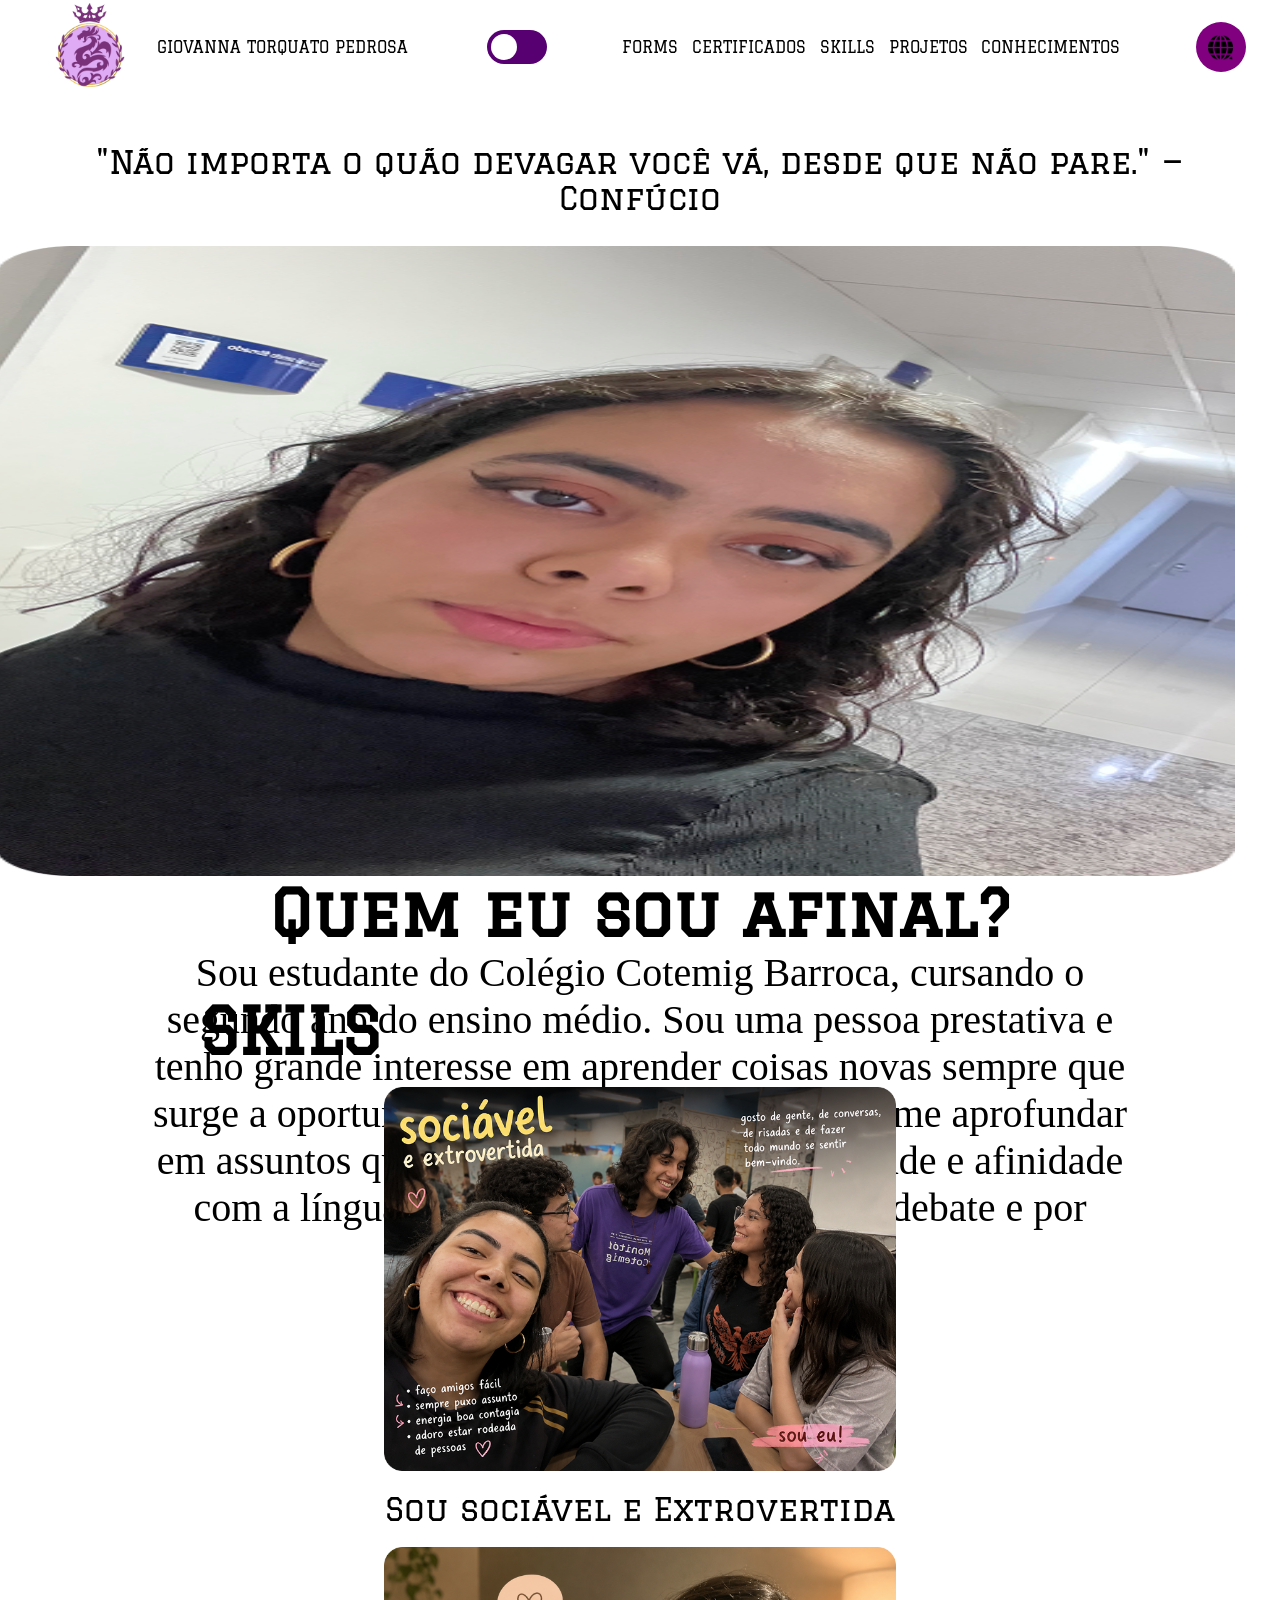
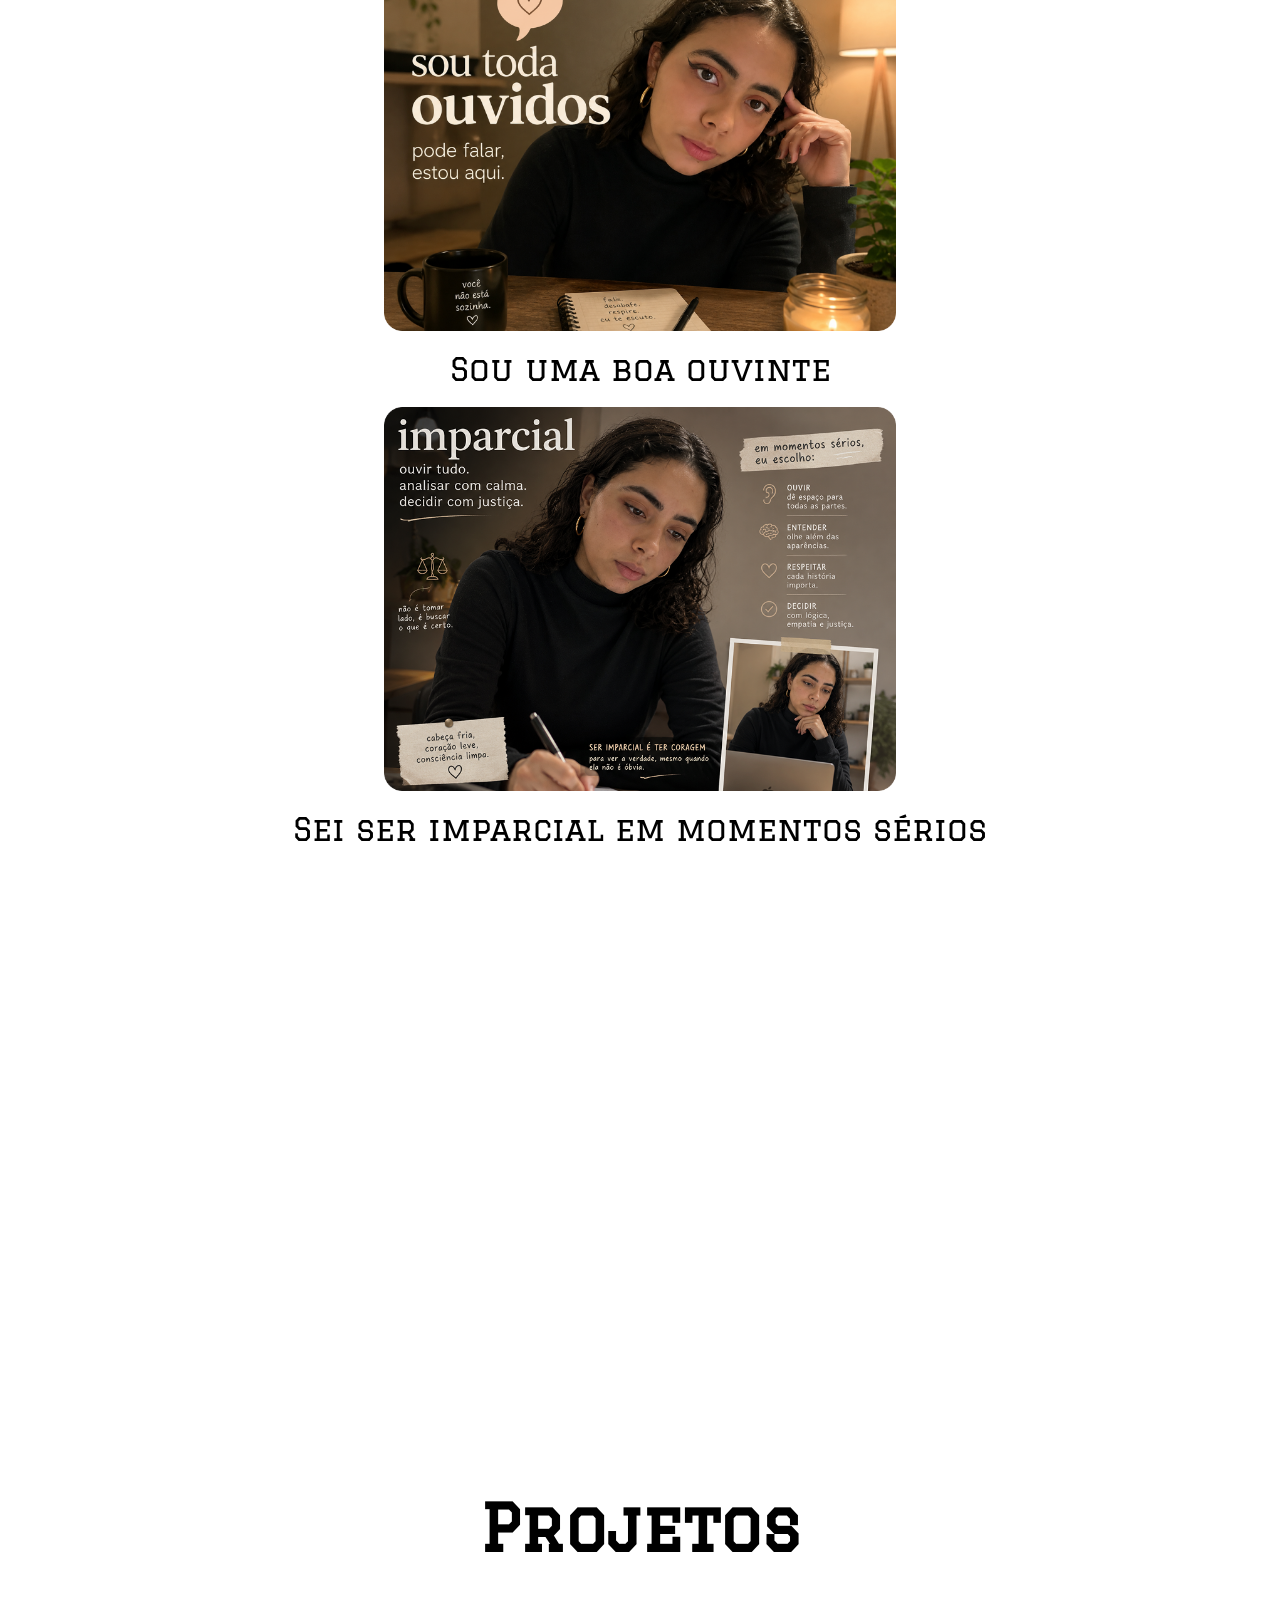
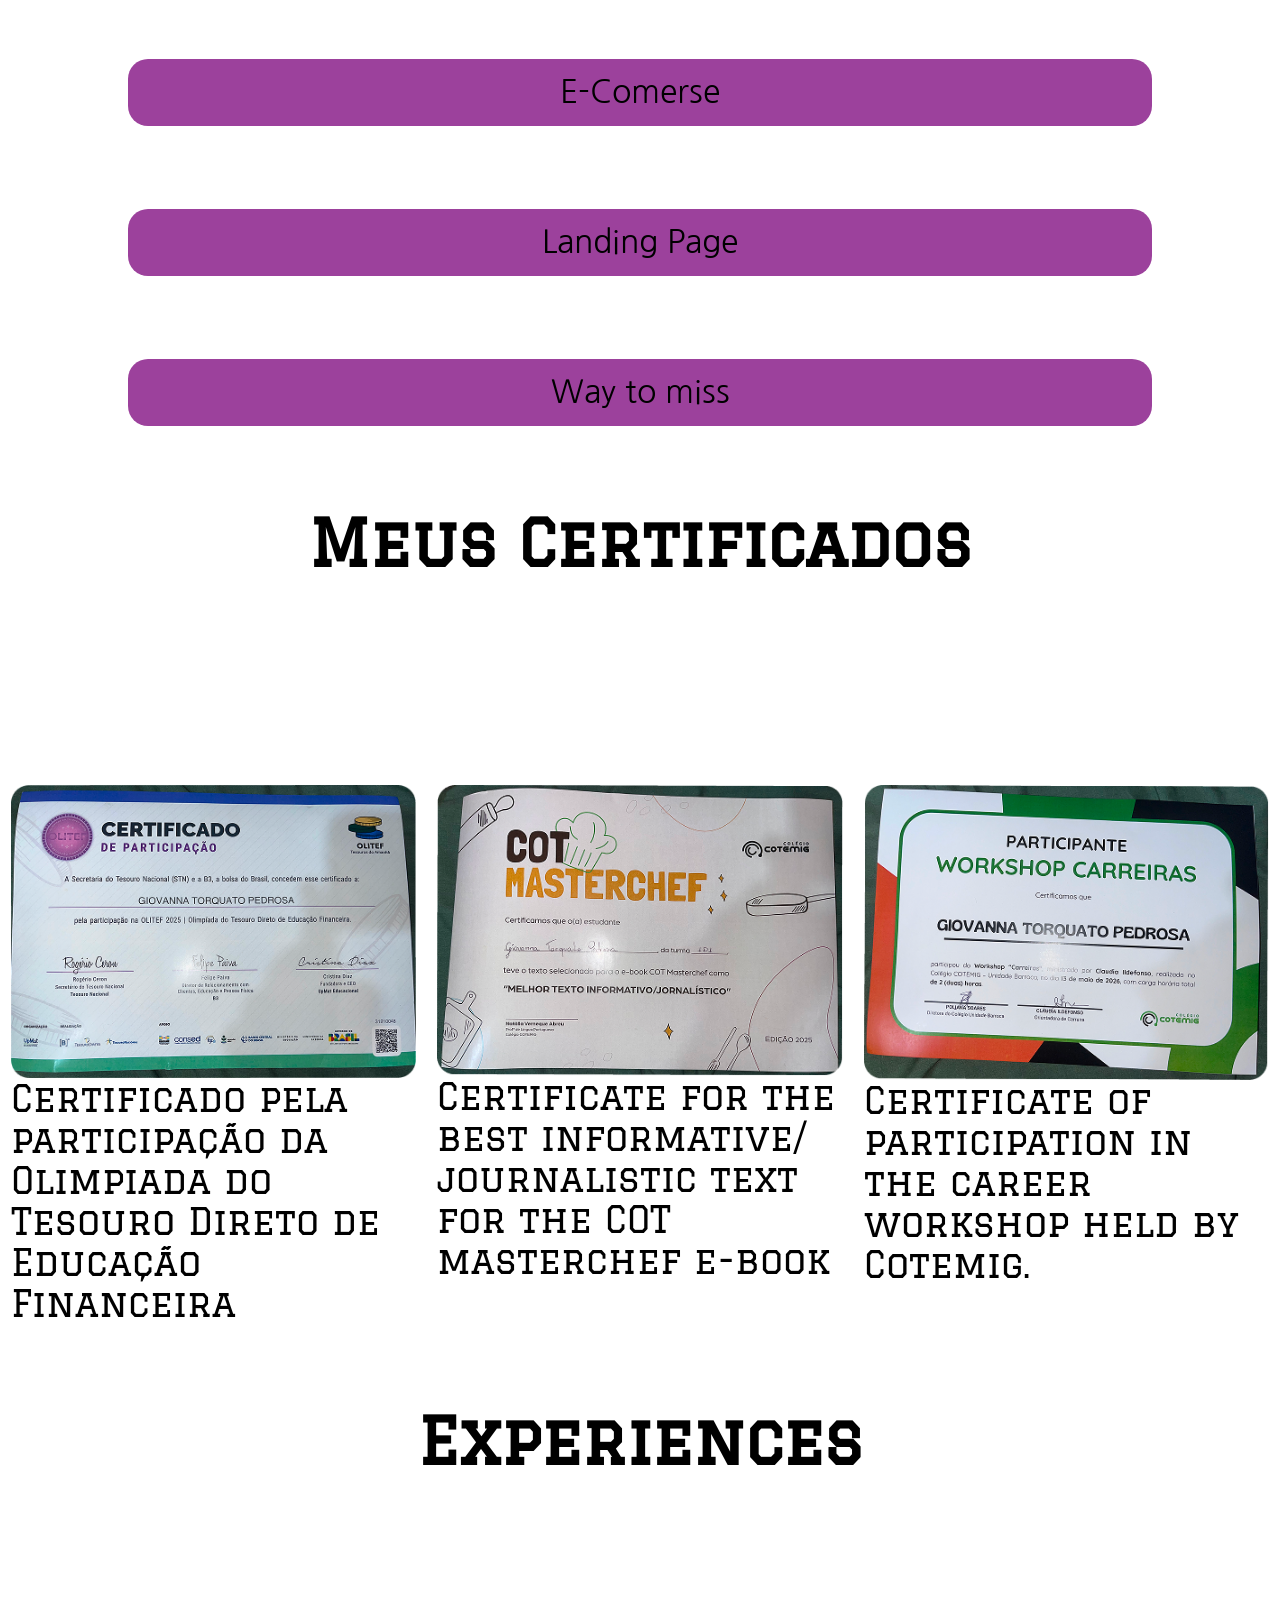
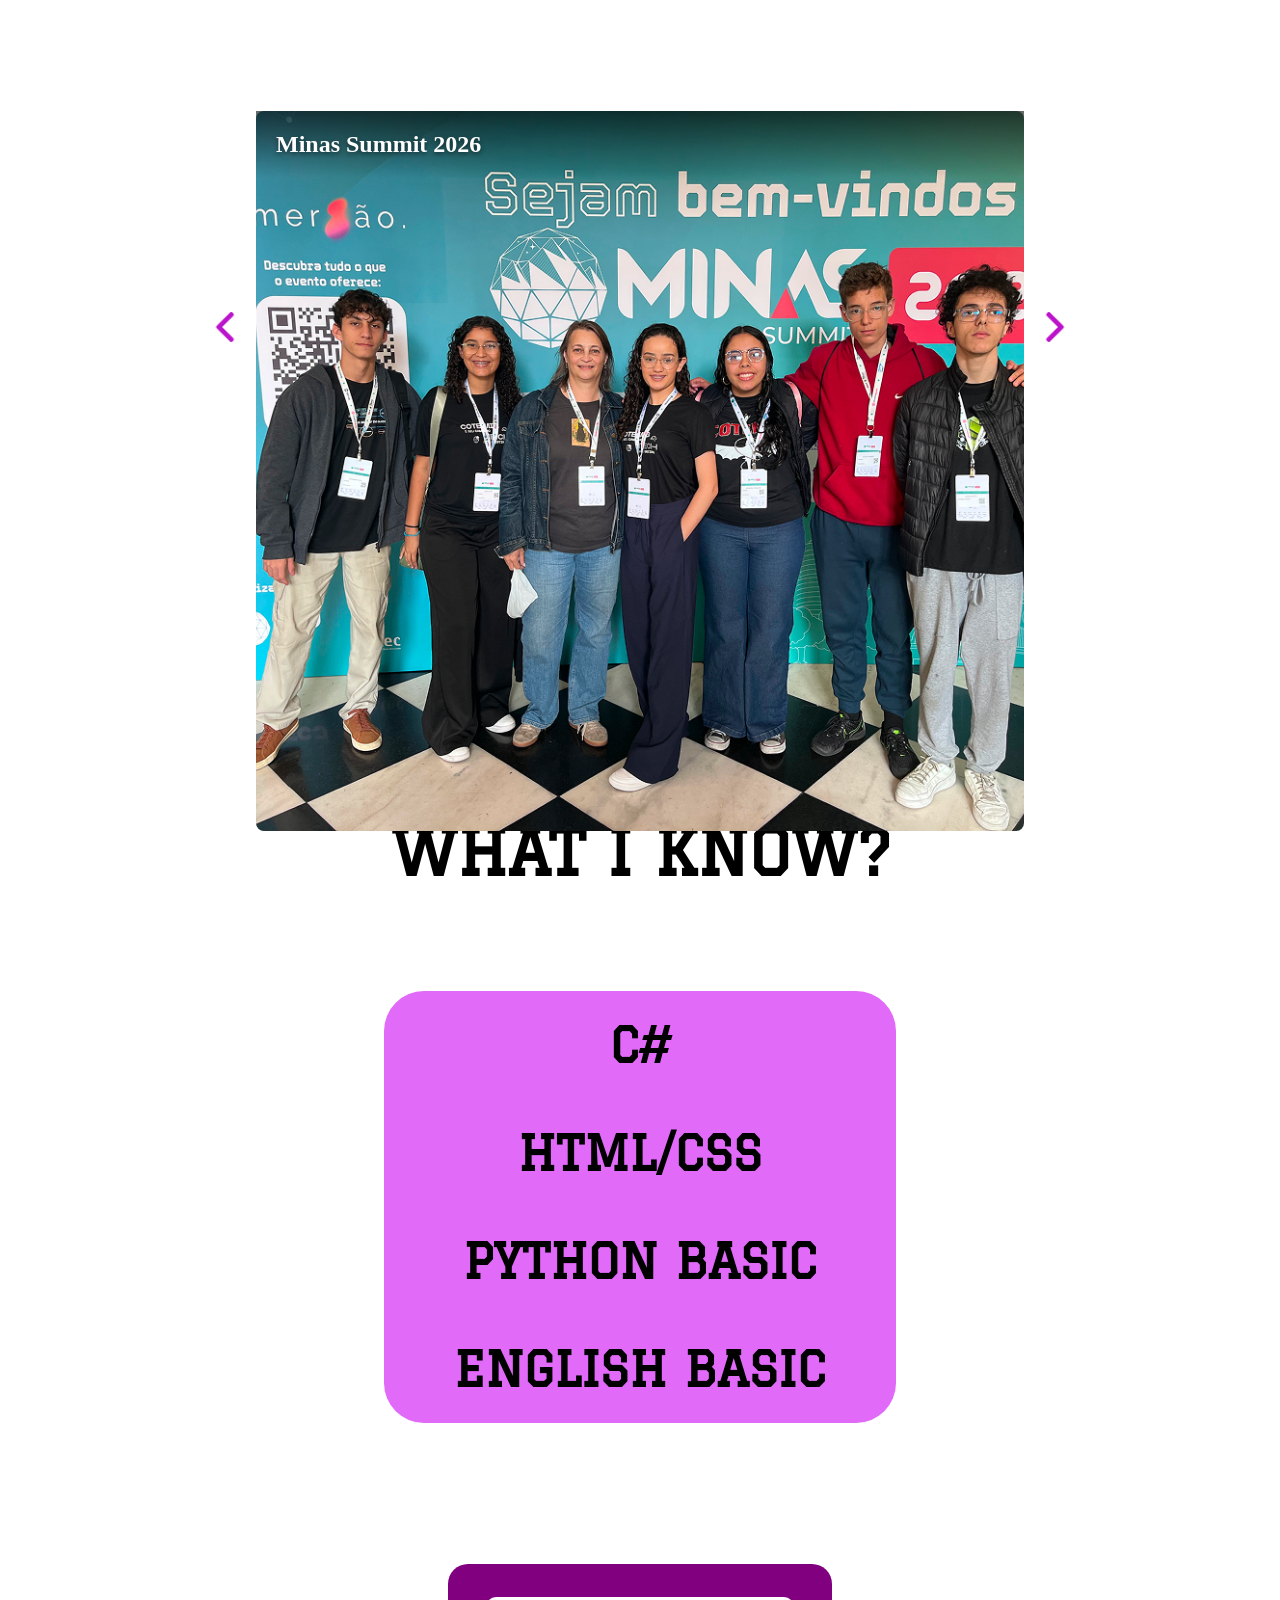
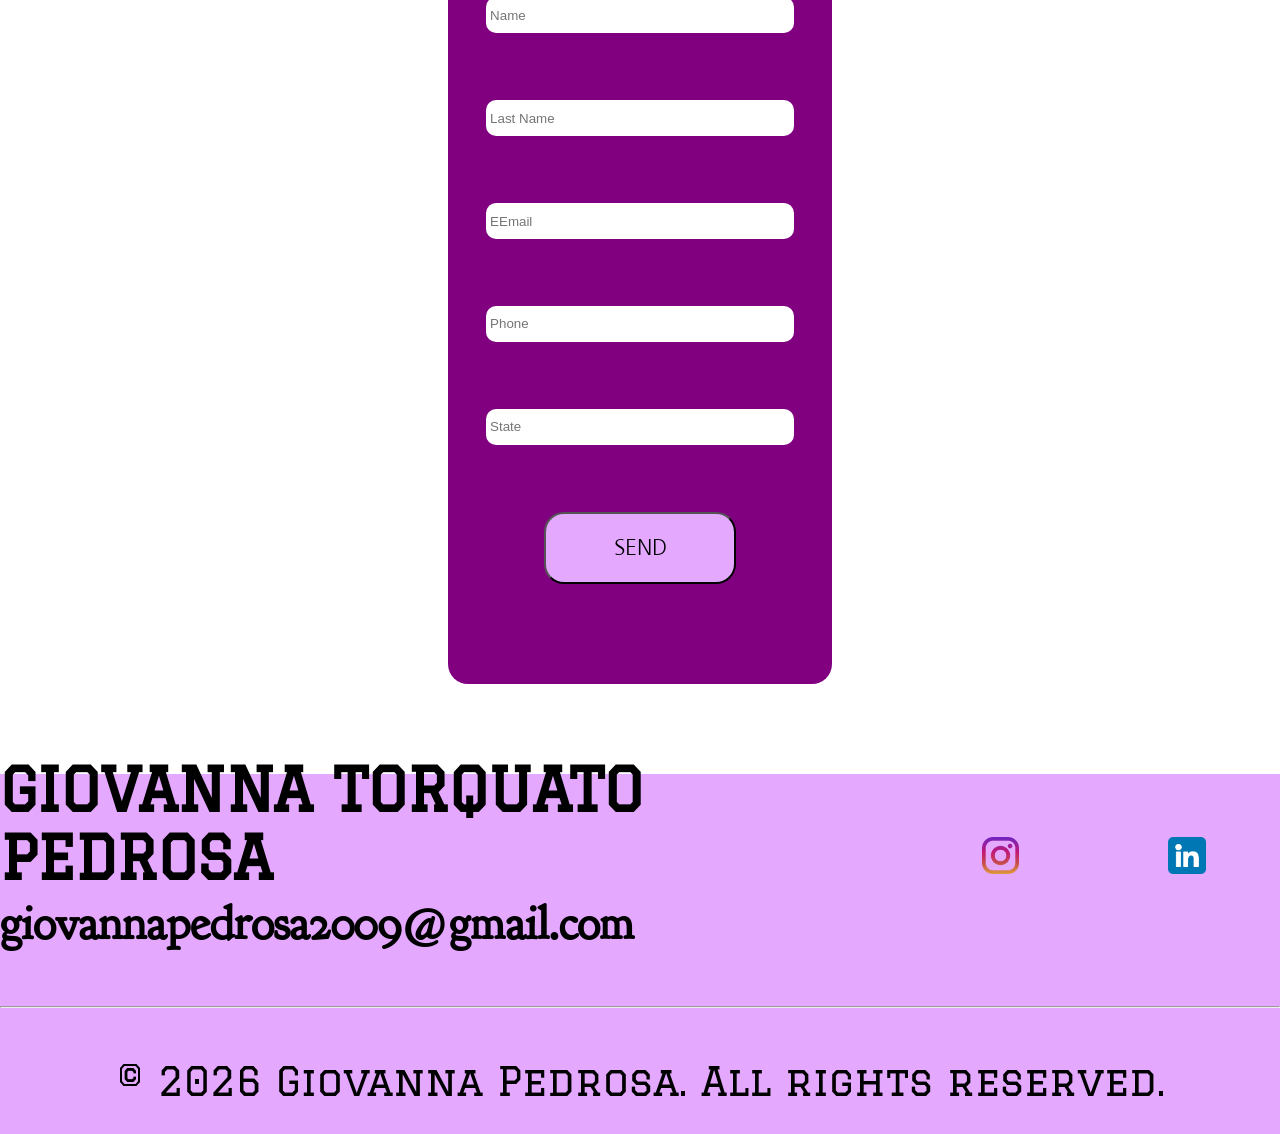
==== index.html @ 8c56c1c0 "Add files via upload" ====
<!DOCTYPE html>
<html lang="en">

<head>
    <meta charset="UTF-8">
    <meta name="viewport" content="width=device-width, initial-scale=1.0">
    <meta name="viewport" content="width=device-width, initial-scale=1">
    <title>Portifólio - GIOVANNA TORQUATO PEDROSA</title>
    <link rel="stylesheet" href="style.css">
    <script src="script.js" defer></script>
    <link rel="preconnect" href="https://fonts.googleapis.com">
    <link rel="preconnect" href="https://fonts.gstatic.com" crossorigin>
    <link
        href="https://fonts.googleapis.com/css2?family=Goudy+Bookletter+1911&family=Graduate&family=IM+Fell+Great+Primer+SC&family=Nanum+Gothic&display=swap"
        rel="stylesheet">
</head>

<body>
    <header class="header">

        <div id="logo_nome">
            <div class="img"><img src="Logo.png" alt=""></div>
            <p>GIOVANNA TORQUATO PEDROSA</p>

        </div>
        <label class="switch">
            <input type="checkbox" id="meu-switch">
            <span class="slider"></span>
        </label>

        <div class="dropdown">
            <button class="dropbtn">Menu</button>
            <div class="dropdown-content">
                <a href="#FORMS">FORMS</a>
                <a href="#CER">CERTIFICADOS</a>
                <a href="#skils">SKILLS</a>
                <a href="#secao-contato">PROJETOS</a>
                <a href="#Conhecimento">CONHECIMENTOS</a>
                </div>
        </div><a href="english.html" class="imgs"><img src="traducao.png" alt="English"></a>
            
    </header>

    <section class="conteudo">
        <p class="phrase">"Não importa o quão devagar você vá, desde que não pare." — Confúcio</p>
         <img src="eu.png" class="eu"><div class="conteudo1">
            <div class="display">
                <h1>Quem eu sou afinal?</h1>
                <p>Sou estudante do Colégio Cotemig Barroca, cursando o segundo ano do ensino médio. Sou uma pessoa
                    prestativa e tenho grande interesse em aprender coisas novas sempre que surge a oportunidade. Gosto
                    de ler, escrever e me aprofundar em assuntos que me fascinam, e tenho facilidade e afinidade com a
                    língua portuguesa.Gosto de um bom debate e por minhas opiniões na mesa.</p>
            </div>


           

        </div>
    </section>

    <section class="sec2" id="skils">
        <h1>SKILS</h1>
        <div class="flex">
            <img src="736F07C6-680E-4A51-B554-42F11B63D9C4 1.png" alt="">
            <p>Sou sociável e Extrovertida</p>
            <img src="830AB924-5D31-4CAE-A9CB-38E85896D2C3 1@2x.png" alt="">
            <p>Sou uma boa ouvinte</p>
            <img src="579F7F77-404A-4957-A056-CEA663D89677 1.png" alt="">
            <p>Sei ser imparcial em momentos sérios</p>


        </div>
    </section>
    <section class="sec3">
        <h1>Projetos</h1>
        <div class="projetos">
            <a href="https://jojiooo16.github.io/Jojiooo-s-Book/" target="_blank"
                rel="noopener noreferrer">E-Comerse</a>
            <a href="https://jojiooo16.github.io/Landing-Page/" target="_blank" rel="noopener noreferrer">Landing
                Page</a>
            <a href="https://jojiooo16.github.io/Landing-Page-Way-to-Miss/" target="_blank"
                rel="noopener noreferrer">Way to miss</a>
        </div>
    </section>
    <section class="sec4" id="CER">
        <h1>Meus Certificados</h1>
        <div class="tu">
            <div class="cer1">
                <img src="IMG_9919 1.png" alt="">
                <p>Certificado pela participação da Olimpiada do
                    Tesouro Direto de Educação Financeira</p>
                </img>
            </div>
            <div class="cer2">
                <img src="IMG_9921 1.png" alt="">
                <p>Certificate for the best informative/
                    journalistic text for the COT masterchef e-book</p>
                </img>
            </div>
            <div class="cer3">
                <img src="IMG_9920 1.png" alt="">
                <p>Certificate of participation in the career workshop held by Cotemig.</p>
                </img>
            </div>
        </div>
    </section>

    <section class="sec5">
        <h1>Experiences</h1>
        <div class="container-slides">
            <button id="volta"><img src="left-arrow.png" alt=""></button>

            <div class="imagens-container">
                <div class="carroseu on">
                    <img src="minas.png" alt="">
                    <div class="slide-texto">
                        <h2>Minas Summit 2026</h2>
                    </div>
                </div>
                <div class="carroseu">
                    <img src="cultura.png" alt="">
                    <div class="slide-texto">
                        <h2> Cultural Show - 2023/2024</h2>
                    </div>
                </div>
                <div class="carroseu">
                    <img src="robotica.png" alt="">
                    <div class="slide-texto">
                        <h2>Robotic - 2025</h2>
                    </div>
                </div>
                <div class="carroseu">
                    <img src="teatro.png" alt="">
                    <div class="slide-texto">
                        <h2>Plays - 2023/2024</h2>
                    </div>
                </div>
                <div class="carroseu">
                    <img src="feira.png" alt="">
                    <div class="slide-texto">
                        <h2>SCIENCE FAIR - 2021/2024</h2>
                    </div>
                </div>
                <div class="carroseu">
                    <img src="Rectangle 9.png" alt="">
                    <div class="slide-texto">
                        <h2>English Basic - 2026/2031</h2>
                    </div>
                </div>
                <div class="carroseu">
                    <img src="cotegas.png" alt="">
                    <div class="slide-texto">
                        <h2>Colégio Cotemig - 2025/2027</h2>
                    </div>
                </div>
            </div>

            <button id="ir"><img src="right-arrow.png" alt=""></button>
        </div>
    </section>
    <section class="sec6" id="Conhecimento">
        <h1>WHAT I KNOW?</h1>
        <div id="roxo">
            <h2>C#</h2>
            <h2>HTML/CSS</h2>
            <h2>PYTHON BASIC</h2>
            <h2>ENGLISH BASIC</h2>
        </div>
    </section>
    <section class="forms" id="FORMS">
        <div id="fundo">
            <input type="text" name="" placeholder=" Name">
            <input type="text" name="" placeholder=" Last Name">
            <input type="text" name="" placeholder=" EEmail" id="email" onblur="validar_email()">
            <input type="text" name="" placeholder=" Phone" id="telefone" oninput="mascara_telefone()"
                maxlength="15">
            <input type="text" name="" placeholder=" State">
            <button id="ENVIAR">
                <p>SEND</p>
            </button>
            <span id="erro_email" style="color: red; font-size: 14px;"></span>
            <!-- <button href="" class="ENVIAR"><p>Enviar</p></button> -->
        </div>
    </section>
    <footer class="footer">
        <div class="flexing">
            <div class="email">
                <h1>GIOVANNA TORQUATO PEDROSA</h1>
                <h2>giovannapedrosa2009@gmail.com</h2>
            </div>
            <div class="redes">
                <a href=""><img class="insta" src="instagram(1).png" alt=""></a>
                <a href=""><img class="link" src="linkedin.png" alt=""></a>
            </div>
        </div>
        <hr>
        <p class="direitos">&copy; 2026 Giovanna Pedrosa. All rights reserved.</p>
    </footer>
</body>

</html>
---- style.css ----
* {
    margin: 0;
    margin-right: 0;
    padding: 0;
    box-sizing: border-box;
}

:root {
    --branco: #ffffff;
    --preto: black;
    --ball: purple;
    --cor: rgb(156, 65, 156);
    --Sei: #E16AF9;
    --cores: #E4A8FF;
    --opaco: 0 2px 4px rgba(0, 0, 0, 0.5);
    --botao: #570072;
    --fundo: purple;
    --roxo: #692a86;
    ;
}

.switch {
    position: relative;
    display: inline-block;
    width: 60px;
    height: 34px;
}


.switch input {
    opacity: 0;
    width: 0;
    height: 0;
}


.slider {
    position: absolute;
    cursor: pointer;
    top: 0;
    left: 0;
    right: 0;
    bottom: 0;
    background-color: var(--botao);
    transition: 0.4s;
    border-radius: 34px;
}


.slider:before {
    position: absolute;
    content: "";
    height: 26px;
    width: 26px;
    left: 4px;
    bottom: 4px;
    background-color: white;
    transition: 0.4s;
    border-radius: 50%;
}


.switch input:checked+.slider {
    background-color: #f8acff;
}


.switch input:checked+.slider:before {
    transform: translateX(26px);
}


body {
    background-color: var(--branco);
}

.header {
    display: flex;
    justify-content: space-around;
    align-items: center;
}

.dropdown-content {
    display: flex;
    justify-content: space-around;
    align-items: center;
    width: 100%;
}

.dropdown {
    width: 40%;
}

.dropbtn {
    display: none;
}

.imgs {
    background-color: var(--ball);
    width: 50px;
    height: 50px;
    border-radius: 50px;
}

a {
    text-decoration: none;
    color: var(--preto);
    display: flex;
    align-items: center;
    justify-content: center;
}

#logo_nome {
    display: flex;
    justify-content: space-around;
    align-items: center;
    width: 30%;

}

.imgs img {
    width: 50%;
    height: 50%;
    object-fit: cover;
}

.img img {
    width: 100%;
    height: 10vh;
}

#logo_nome p {
    font-family: "Graduate", serif;
    color: var(--preto);
}

.dropdown-content a {
    font-family: "Graduate", serif;
}

.conteudo {
    display: flex;
    flex-direction: column;
    align-items: center;
    padding: 20px;
    font-family: "Graduate", serif;
    width: 100%;
    height: 100vh;
}

.conteudo1 {
    display: flex;
    justify-content: space-around;
    align-items: center;
    font-family: "Graduate", serif;
}

.display {
    display: flex;
    flex-direction: column;
    align-items: center;
    justify-content: space-around;

}

.conteudo1 p {
    width: 80%;
    font-size: 40px;
    color: var(--preto);
    text-align: center;
    font-family: "IM Fell Great Primer SC", serif;
}

.conteudo1 h1 {
    width: 90%;
    font-size: 64px;
    color: var(--preto);
    text-align: center;
}

.eu {
    width: 100%;
    height: 70vh;
    margin-right: 50px;
}

.phrase {
    width: 100%;
    font-size: 32px;
    color: var(--preto);
    text-align: center;
    margin: 30px;
}

.flex {
    display: flex;
    flex-direction: column;
    align-items: center;
    justify-content: space-around;
}

.flex img {
    width: 40%;
    height: 50%;
    object-fit: cover;
    margin: 20px;
}

.sec2 {
    width: 100%;
    height: 230vh;
}

.flex p {
    font-family: "Graduate", serif;
    font-size: 32px;
    color: var(--preto);
}

.sec2 h1 {
    font-family: "Graduate", serif;
    font-size: 64px;
    color: var(--preto);
    margin-left: 200px;
}

.projetos {
    display: flex;
    flex-direction: column;
    justify-content: space-around;
    align-items: center;
    width: 100%;
    height: 50vh;
}

.projetos a {
    background-color: var(--cor);
    width: 80%;
    height: 15%;
    display: flex;
    justify-content: space-around;
    align-items: center;
    border-radius: 20px;
    font-family: "Nanum Gothic", sans-serif;
    font-size: 32px;
    color: var(--preto);
}

.sec3 {
    width: 100%;
    height: 70vh;
    display: flex;
    flex-direction: column;
    justify-content: space-around;
    align-items: center;
}

.sec3 h1 {
    font-family: "Graduate", serif;
    font-size: 64px;
    color: var(--preto);
}

.sec4 {
    width: 100%;
    height: 100vh;
    display: flex;
    flex-direction: column;
    justify-content: space-around;
    align-items: center;
}

.tu {
    width: 100%;
    height: 90vh;
    display: flex;
    justify-content: space-around;
    align-items: center;
}

.tu div {
    width: 40%;
    height: 50%;
    display: flex;
    justify-content: space-around;
    align-items: center;
    flex-direction: column;
}

.cer1 img {
    width: 95%;
    height: 100vh;
}

.cer2 img {
    width: 95%;
    height: 100vh;
}

.cer3 img {
    width: 95%;
    height: 100vh;
}

.cer1 p {
    width: 95%;
    height: 100%;
    font-family: "Graduate", serif;
    font-size: 36px;
    color: var(--preto);
}

.cer2 p {
    width: 95%;
    height: 100%;
    font-family: "Graduate", serif;
    font-size: 36px;
    color: var(--preto);
}

.cer3 p {
    width: 95%;
    height: 100%;
    font-family: "Graduate", serif;
    font-size: 36px;
    color: var(--preto);
}

.sec4 h1 {
    font-family: "Graduate", serif;
    font-size: 64px;
    margin-top: 10px;
    color: var(--preto);
}

.sec5 {
    width: 100%;
    height: 100vh;
    display: flex;
    flex-direction: column;
    justify-content: space-around;
    align-items: center;
}

.sec5 h1 {
    font-family: "Graduate", serif;
    font-size: 64px;
    margin-top: 10px;
    color: var(--preto);
}

.sec6 {
    width: 100%;
    height: 80vh;
    display: flex;
    flex-direction: column;
    justify-content: space-around;
    align-items: center;
    margin-top: 60px;
}

#roxo {
    background-color: var(--Sei);
    width: 40%;
    height: 60%;
    border-radius: 40px;
    display: flex;
    flex-direction: column;
    align-items: center;
    justify-content: space-around;
}

.sec6 h1 {
    font-family: "Graduate", serif;
    font-size: 64px;
    margin-top: 10px;
    color: var(--preto);
}

#roxo h2 {
    color: var(--preto);
    font-family: "Graduate", serif;
    font-size: 48px;
}


.footer {
    width: 100%;
    height: 40vh;
    display: flex;
    flex-direction: column;
    justify-content: center;
    background-color: var(--cores);
}
.redes {
    display: flex;
    width: 30%;
    justify-content: space-around;
}

.insta {
    width: 100%;
    height: 100%;
}

.redes a {
    width: 10%;
    height: 10%;
}

.link {
    width: 100%;
    height: 100%;
}

.flexing {
    display: flex;
    justify-content: space-around;
    align-items: center;
    width: 100%;
    margin-bottom: 50px;
}

.direitos {
    font-family: "Graduate", serif;
    font-size: 40px;
    text-align: center;
    margin: 50px;
}

.email h1 {
    font-family: "Graduate", serif;
    font-size: 60px;

}

.email h2 {
    font-family: "Goudy Bookletter 1911", sans-serif;
    font-size: 48px;
}

.container-slides {
    display: flex;
    width: 100%;
    align-items: center;
    justify-content: center;
    min-height: 100vh;
    gap: 1rem;
}

.imagens-container {
    position: relative;
    display: flex;
    align-items: center;
    justify-content: center;
    width: 60%;
    aspect-ratio: 16 / 9;

}

.carroseu {
    position: absolute;
    top: 0;
    left: 0;
    width: 100%;
    height: 100%;
    opacity: 0;
    transition: opacity 0.4s ease;
    margin-bottom: 50px;
}

.carroseu img {
    width: 100%;
    height: 80vh;
    object-fit: cover;
    display: block;
    border-radius: 8px;
    border-bottom: 50px;
}

.slide-texto {
    position: absolute;
    top: 0;
    left: 0;
    width: 100%;
    padding: 20px;
    box-sizing: border-box;
    background: linear-gradient(to bottom, rgba(0, 0, 0, 0.6), transparent);
}

.slide-texto h2 {
    color: var(--branco);
    font-size: 1.5rem;
    margin: 0;
    text-shadow: var(--opaco);
}

.on {
    opacity: 1;
    z-index: 1;
}

#volta,
#ir {
    width: 30px;
    height: 30px;
    border: none;
    background-color: transparent;
    cursor: pointer;
}

#volta img,
#ir img {
    width: 100%;
    height: 100%;
}

.forms {
    width: 100%;
    height: 100vh;
    display: flex;
    flex-direction: column;
    justify-content: space-around;
    align-items: center;
}

#fundo {
    width: 30%;
    height: 80%;
    background-color: var(--fundo);
    border-radius: 20px;
    display: flex;
    flex-direction: column;
    justify-content: space-around;
    align-items: center;
}

input[type="text"] {
    width: 80%;
    height: 5%;
    border-radius: 10px;
    border: none;
}

#ENVIAR {
    width: 50%;
    height: 10%;
    border-radius: 20px;
    background-color: var(--cores);
}

#ENVIAR p {
    font-family: "Nanum Gothic", sans-serif;
    font-size: 21px;
}

.dark_mode {
    --branco: black;
    --preto: white;
    --ball: purple;
    --cor: rgb(156, 65, 156);
    --Sei: #E16AF9;
    --cores: #E4A8FF;
    --botao: #570072;
    --fundo: purple;
}

@media (max-width: 550px) {
    .dark_mode {
        --branco: black;
        --preto: white;
        --ball: purple;
        --cor: rgb(156, 65, 156);
        --Sei: #E16AF9;
        --cores: #E4A8FF;
        --botao: #570072;
        --fundo: purple;
    }

    .header {
        display: flex;
        justify-content: space-evenly;
        align-items: center;
    }

    #logo_nome {
        display: flex;
        justify-content: center;
        width: 30%;
        scale: 0.8;
    }

    #logo_nome .img {
        width: 40%;
        height: 50%;
    }

    #logo_nome .img img {
        width: 100%;
        height: 100%;
        scale: 0.8;
    }

    #logo_nome p {
        width: 80px;
        font-size: 10px;
    }


    .switch {
        position: relative;
        display: inline-block;
        width: 45px;
        height: 24px;
    }


    .switch input {
        opacity: 0;
        width: 0;
        height: 0;
    }


    .slider {
        position: absolute;
        cursor: pointer;
        top: 0;
        left: 0;
        right: 0;
        bottom: 0;
        background-color: var(--botao);
        transition: 0.4s;
        border-radius: 34px;
    }


    .slider:before {
        position: absolute;
        content: "";
        height: 16px;
        width: 16px;
        left: 4px;
        bottom: 4px;
        background-color: white;
        transition: 0.4s;
        border-radius: 50%;
    }


    .switch input:checked+.slider {
        background-color: #f8acff;
    }


    .switch input:checked+.slider:before {
        transform: translateX(20px);
    }

    .imgs {
        background-color: var(--Sei);
        width: 20px;
        height: 20px;
        border-radius: 50px;
    }

    .imgs img {
        width: 12px;
        height: 12px;
        object-fit: cover;
    }

    body {
        width: 100%;
        height: 100%;
    }

    .conteudo {
        display: flex;
        flex-direction: column;
        align-items: center;
        padding: 20px;
        font-family: "Graduate", serif;
        width: 100%;
        height: 120vh;
    }

    .conteudo1 {
        flex-direction: column;
        font-family: "Graduate", serif;
    }

    .display {
        display: flex;
        flex-direction: column;
        align-items: center;
        justify-content: space-around;

    }

    .conteudo1 p {
        width: 80%;
        font-size: 20px;
        color: var(--preto);
        text-align: center;
        font-family: "IM Fell Great Primer SC", serif;
    }

    .conteudo1 h1 {
        width: 90%;
        font-size: 34px;
        color: var(--preto);
        text-align: center;
    }

    .eu {
        width: 50%;
        height: 50vh;
        margin-right: 0px;
        margin: 10px;
    }

    .phrase {
        width: 100%;
        font-size: 15px;
        color: var(--preto);
        text-align: center;
        margin: 30px;
    }

    .dropdown {
        width: 40%;
        position: relative;
        display: inline-block;
    }

    .dropdown-content {
        display: none;
        position: absolute;
        background-color: #f1f1f1;
        min-width: 160px;
        box-shadow: 0px 8px 16px rgba(0, 0, 0, 0.2);
        z-index: 1;
    }

    .dropdown-content a {
        color: black;
        padding: 12px 16px;
        text-decoration: none;
        display: block;
    }

    .dropdown-content a:hover {
        background-color: #ddd;
    }

    .dropdown:hover .dropdown-content {
        display: block;
    }

    .dropbtn {
        display: block;
        background-color: var(--botao);
        padding: 10px;
        border-radius: 50px;
        border: none;
        color: var(--branco);
    }

    .dropdown:hover .dropbtn {
        background-color: var(--Sei);
        padding: 10px;
        border-radius: 50px;
        border: none;
        color: var(--preto);
    }

    .flex {
        display: flex;
        flex-direction: column;
        align-items: center;
        justify-content: space-around;
    }

    .flex img {
        width: 40%;
        height: 50%;
        object-fit: cover;
        margin: 20px;
    }

    .sec2 {
        width: 100%;
        height: 130vh;
    }

    .flex p {
        font-family: "Graduate", serif;
        font-size: 12px;
        color: var(--preto);
    }

    .sec2 h1 {
        font-family: "Graduate", serif;
        font-size: 34px;
        color: var(--preto);
        margin-left: 0px;
        width: 100%;
        text-align: center;
    }

    .projetos {
        display: flex;
        flex-direction: column;
        justify-content: space-around;
        align-items: center;
        width: 100%;
        height: 50vh;
    }

    .projetos a {
        background-color: var(--cor);
        width: 80%;
        height: 15%;
        scale: 0.8;
        display: flex;
        justify-content: space-around;
        align-items: center;
        border-radius: 20px;
        font-family: "Nanum Gothic", sans-serif;
        font-size: 22px;
        color: var(--preto);
    }

    .sec3 {
        width: 100%;
        height: 60vh;
        display: flex;
        flex-direction: column;
        justify-content: space-around;
        align-items: center;
    }

    .sec3 h1 {
        font-family: "Graduate", serif;
        font-size: 34px;
        color: var(--preto);
    }

    .sec4 {
        width: 100%;
        height: 120vh;
        display: flex;
        flex-direction: column;
        justify-content: space-around;
        align-items: center;
    }

    .tu {
        width: 100%;
        height: 90vh;
        display: flex;
        flex-direction: column;
        justify-content: space-around;
        align-items: center;
        margin-top: 20px;
    }

    .tu div {
        width: 70%;
        height: 80%;
        display: flex;
        justify-content: space-around;
        align-items: center;
        flex-direction: column;
    }

    .cer1 img {
        width: 95%;
        height: 100vh;
    }

    .cer2 img {
        width: 95%;
        height: 100vh;
    }

    .cer3 img {
        width: 95%;
        height: 100vh;
    }

    .cer1 p {
        width: 100%;
        height: 100%;
        font-family: "Graduate", serif;
        font-size: 16px;
        color: var(--preto);
    }

    .cer2 p {
        width: 100%;
        height: 100%;
        font-family: "Graduate", serif;
        font-size: 16px;
        color: var(--preto);
    }

    .cer3 p {
        width: 100%;
        height: 100%;
        font-family: "Graduate", serif;
        font-size: 16px;
        color: var(--preto);
    }

    .sec4 h1 {
        font-family: "Graduate", serif;
        font-size: 44px;
        margin-top: 10px;
        color: var(--preto);
    }

    .sec5 {
        width: 100%;
        height: 100vh;
        display: flex;
        flex-direction: column;
        justify-content: space-around;
        align-items: center;
    }

    .sec5 h1 {
        font-family: "Graduate", serif;
        font-size: 64px;
        margin-top: 10px;
        color: var(--preto);
    }

    .container-slides {
        display: flex;
        width: 100%;
        align-items: center;
        justify-content: center;
        min-height: 100vh;
        gap: 1rem;
    }

    .imagens-container {
        position: relative;
        display: flex;
        align-items: center;
        justify-content: center;
        width: 60%;
        aspect-ratio: 16 / 9;

    }

    .carroseu {
        position: absolute;
        top: 0;
        left: 0;
        width: 100%;
        height: 100%;
        opacity: 0;
        transition: opacity 0.4s ease;
        margin-bottom: 50px;
    }

    .carroseu img {
        width: 100%;
        height: 80vh;
        object-fit: cover;
        display: block;
        border-radius: 8px;
        border-bottom: 50px;
    }

    .slide-texto {
        position: absolute;
        top: 0;
        left: 0;
        width: 100%;
        padding: 20px;
        box-sizing: border-box;
        background: linear-gradient(to bottom, rgba(0, 0, 0, 0.6), transparent);
    }

    .slide-texto h2 {
        color: var(--branco);
        font-size: 1.5rem;
        margin: 0;
        text-shadow: var(--opaco);
    }

    .on {
        opacity: 1;
        z-index: 1;
    }

    #volta,
    #ir {
        width: 30px;
        height: 30px;
        border: none;
        background-color: transparent;
        cursor: pointer;
    }

    #volta img,
    #ir img {
        width: 100%;
        height: 100%;
    }

    .forms {
        width: 100%;
        height: 100vh;
        display: flex;
        flex-direction: column;
        justify-content: space-around;
        align-items: center;
    }
    .sec4 {
    height: auto;
    gap: 30px;
    padding: 20px 0 40px;
}

.tu {
    height: auto;
    gap: 40px;
}

.tu div {
    width: 80%;
    height: auto;
    gap: 12px;
}

.tu img,
.cer1 img,
.cer2 img,
.cer3 img {
    width: 100%;
    height: auto;
}

.cer1 p,
.cer2 p,
.cer3 p {
    height: auto;
}

.sec5 {
    height: auto;
    gap: 20px;
    padding: 30px 0;
}

.sec5 h1 {
    font-size: 34px;
}

.container-slides {
    min-height: auto;
}

.imagens-container {
    width: 75%;
    aspect-ratio: 4 / 3;
}

.carroseu img {
    height: 100%;
}
.sec6 {
    margin-top: 0px;
}

#roxo {
    background-color: var(--Sei);
    width: 80%;
    height: 60%;
    border-radius: 40px;
    display: flex;
    flex-direction: column;
    align-items: center;
    justify-content: space-around;
}

.sec6 h1 {
    font-family: "Graduate", serif;
    font-size: 34px;
    margin-top: 10px;
    color: var(--preto);
}
#roxo h2 {
    font-size: 26px;
}
.forms {
    width: 100%;
    height: 100vh;
    display: flex;
    flex-direction: column;
    justify-content: space-around;
    align-items: center;
}

#fundo {
    width: 70%;
    height: 80%;
}

.footer {
    width: 100%;
    height: auto;
    display: flex;
    flex-direction: column;
    justify-content: center;
    background-color: var(--cores);
}
.flexing {
    flex-direction: column;
    gap: 16px;
    margin-bottom: 0;
    padding: 24px 16px 0;
    text-align: center;
}

.redes {
    width: auto;
    gap: 20px;
}

.redes a {
    width: 36px;
    height: 36px;
}

.insta,
.link {
    width: 100%;
    height: 100%;
    object-fit: contain;
}

.direitos {
    font-size: 14px;
    margin: 16px;
}
.email h1 {
    font-family: "Graduate", serif;
    font-size: 30px;

}

.email h2 {
    font-family: "Goudy Bookletter 1911", sans-serif;
    font-size: 18px;
}
}
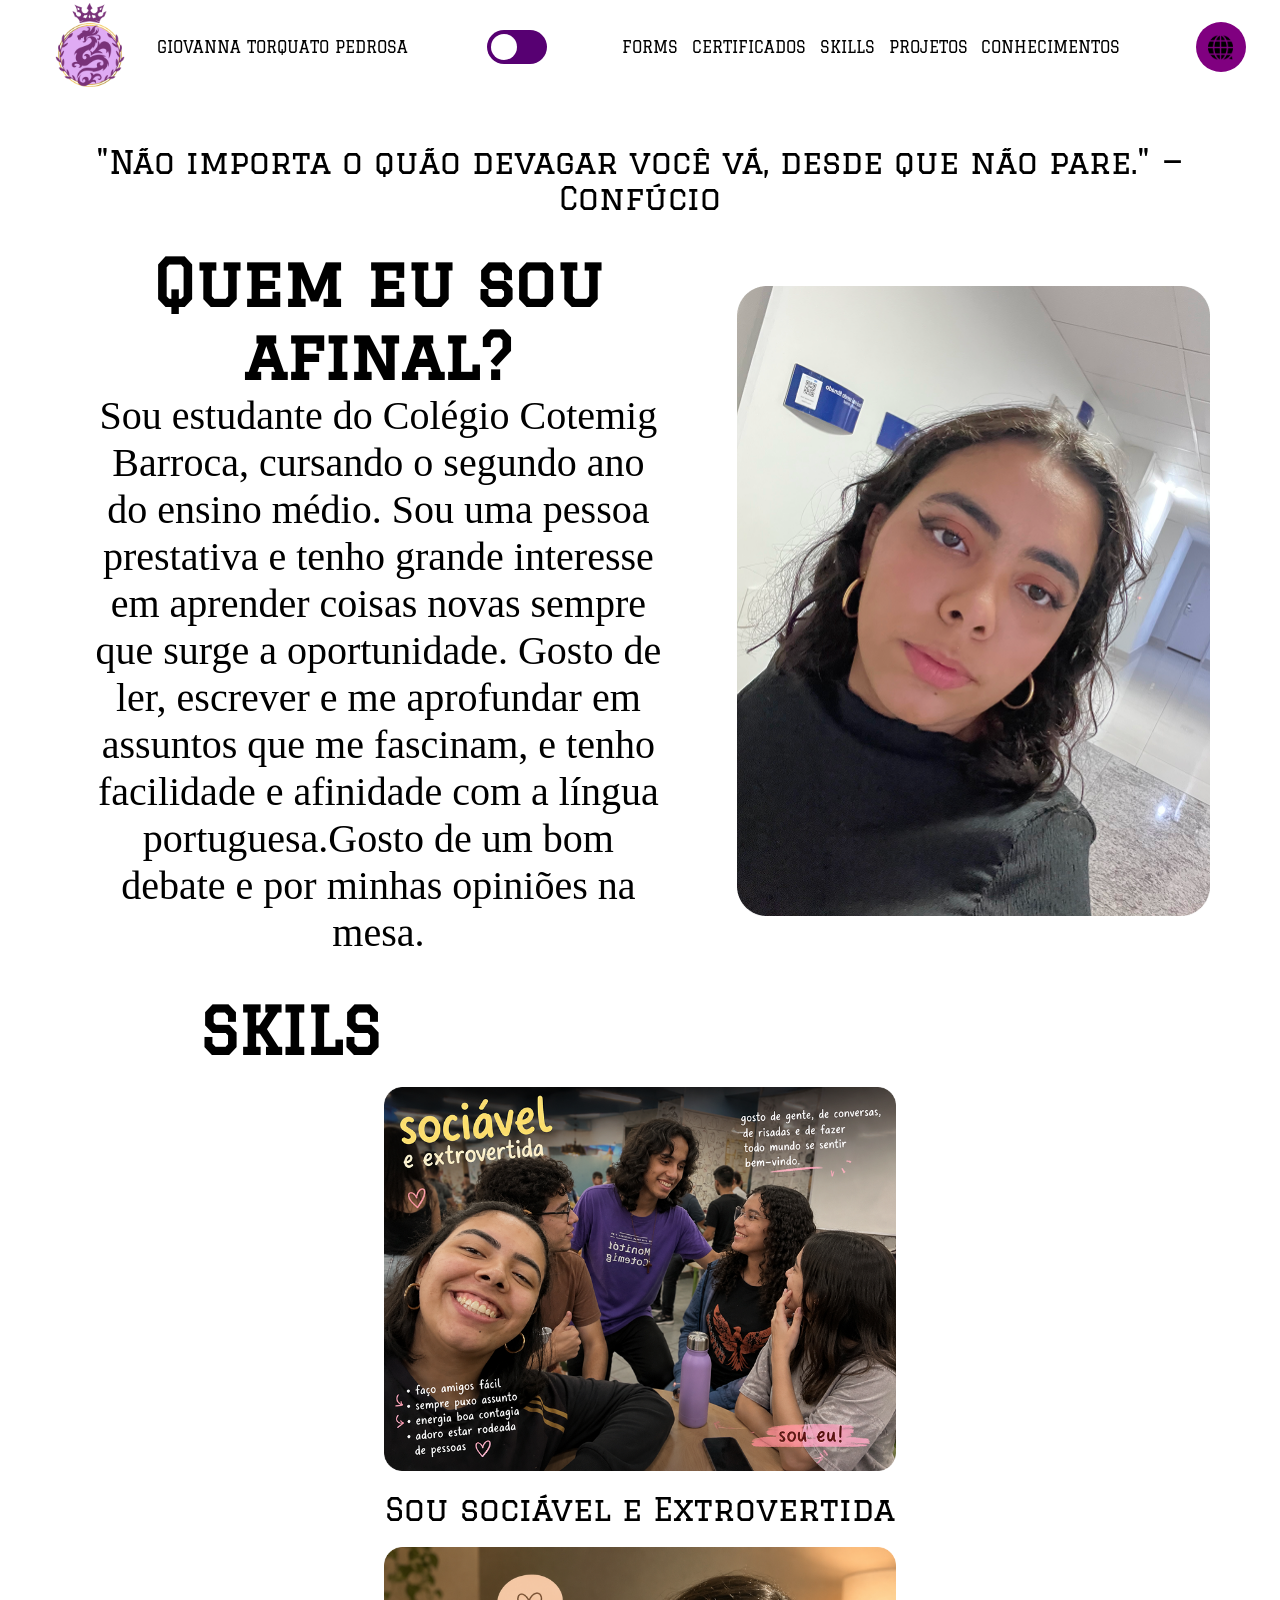
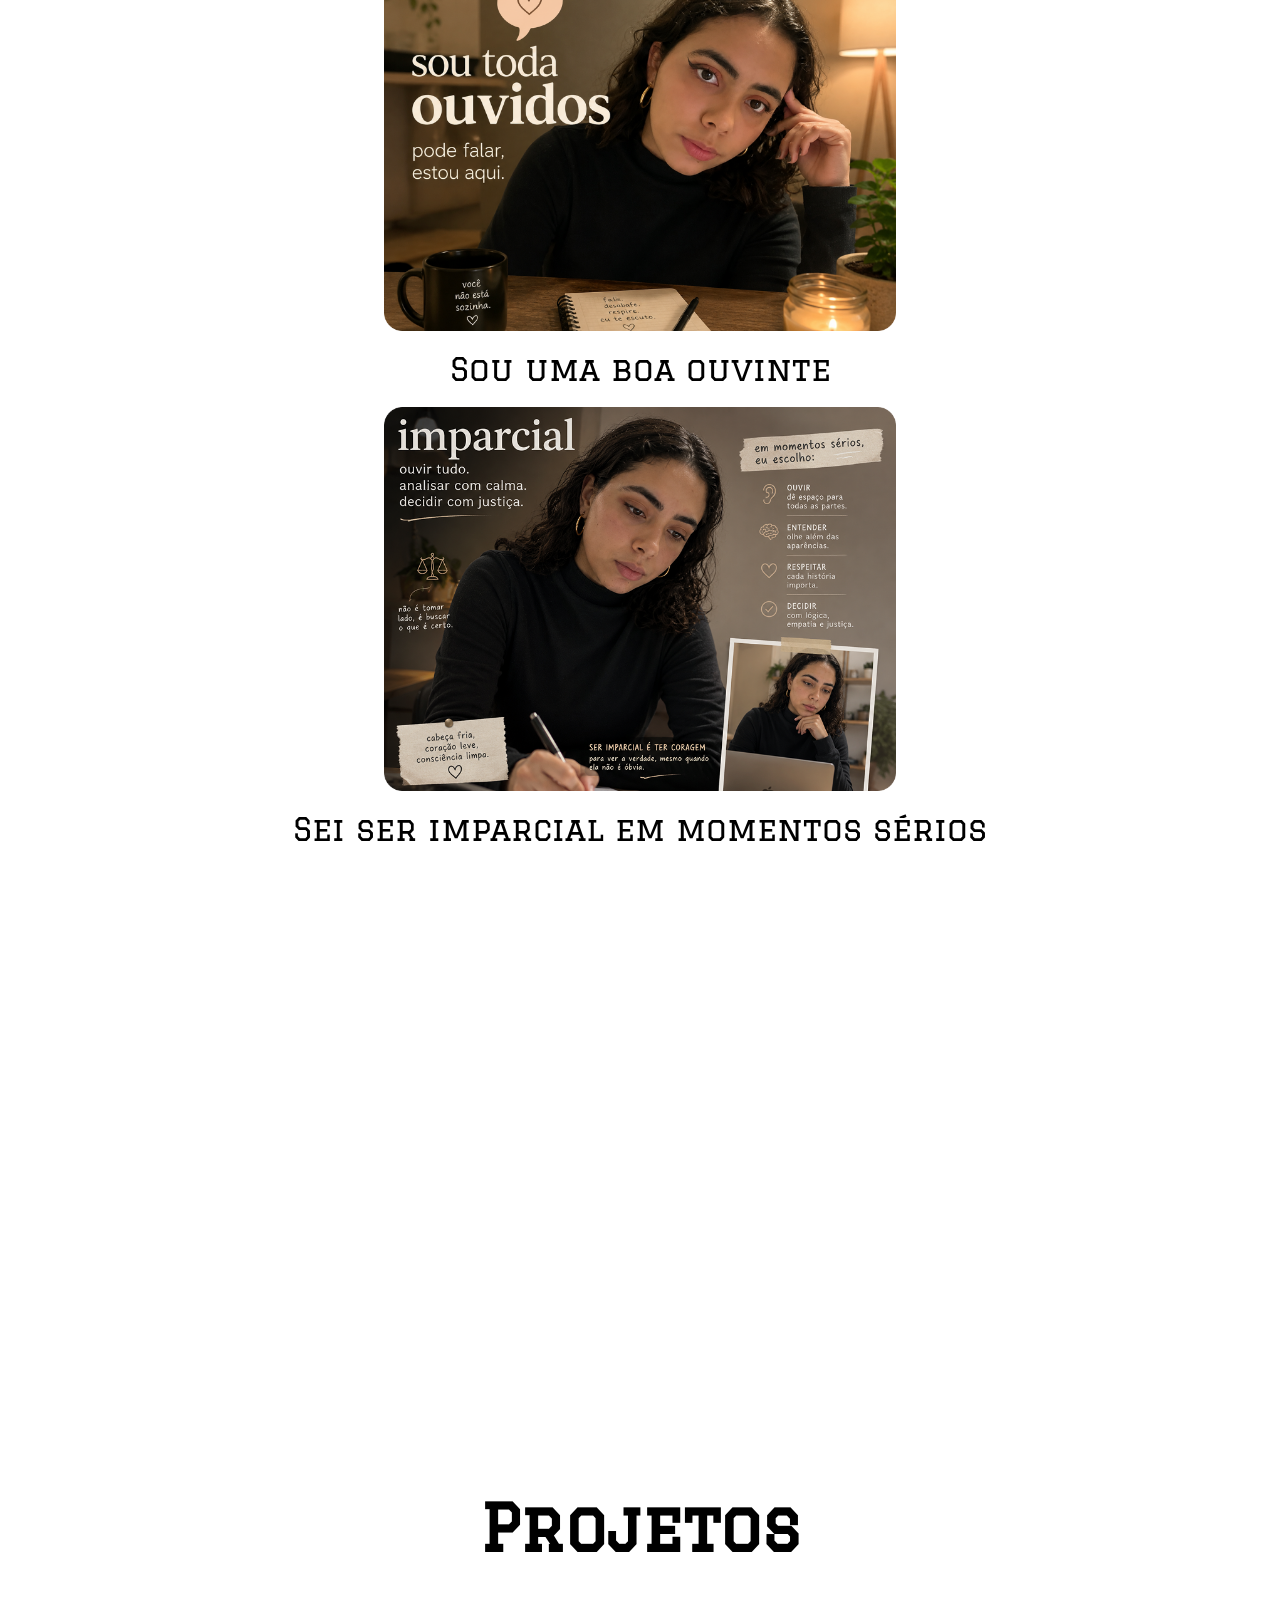
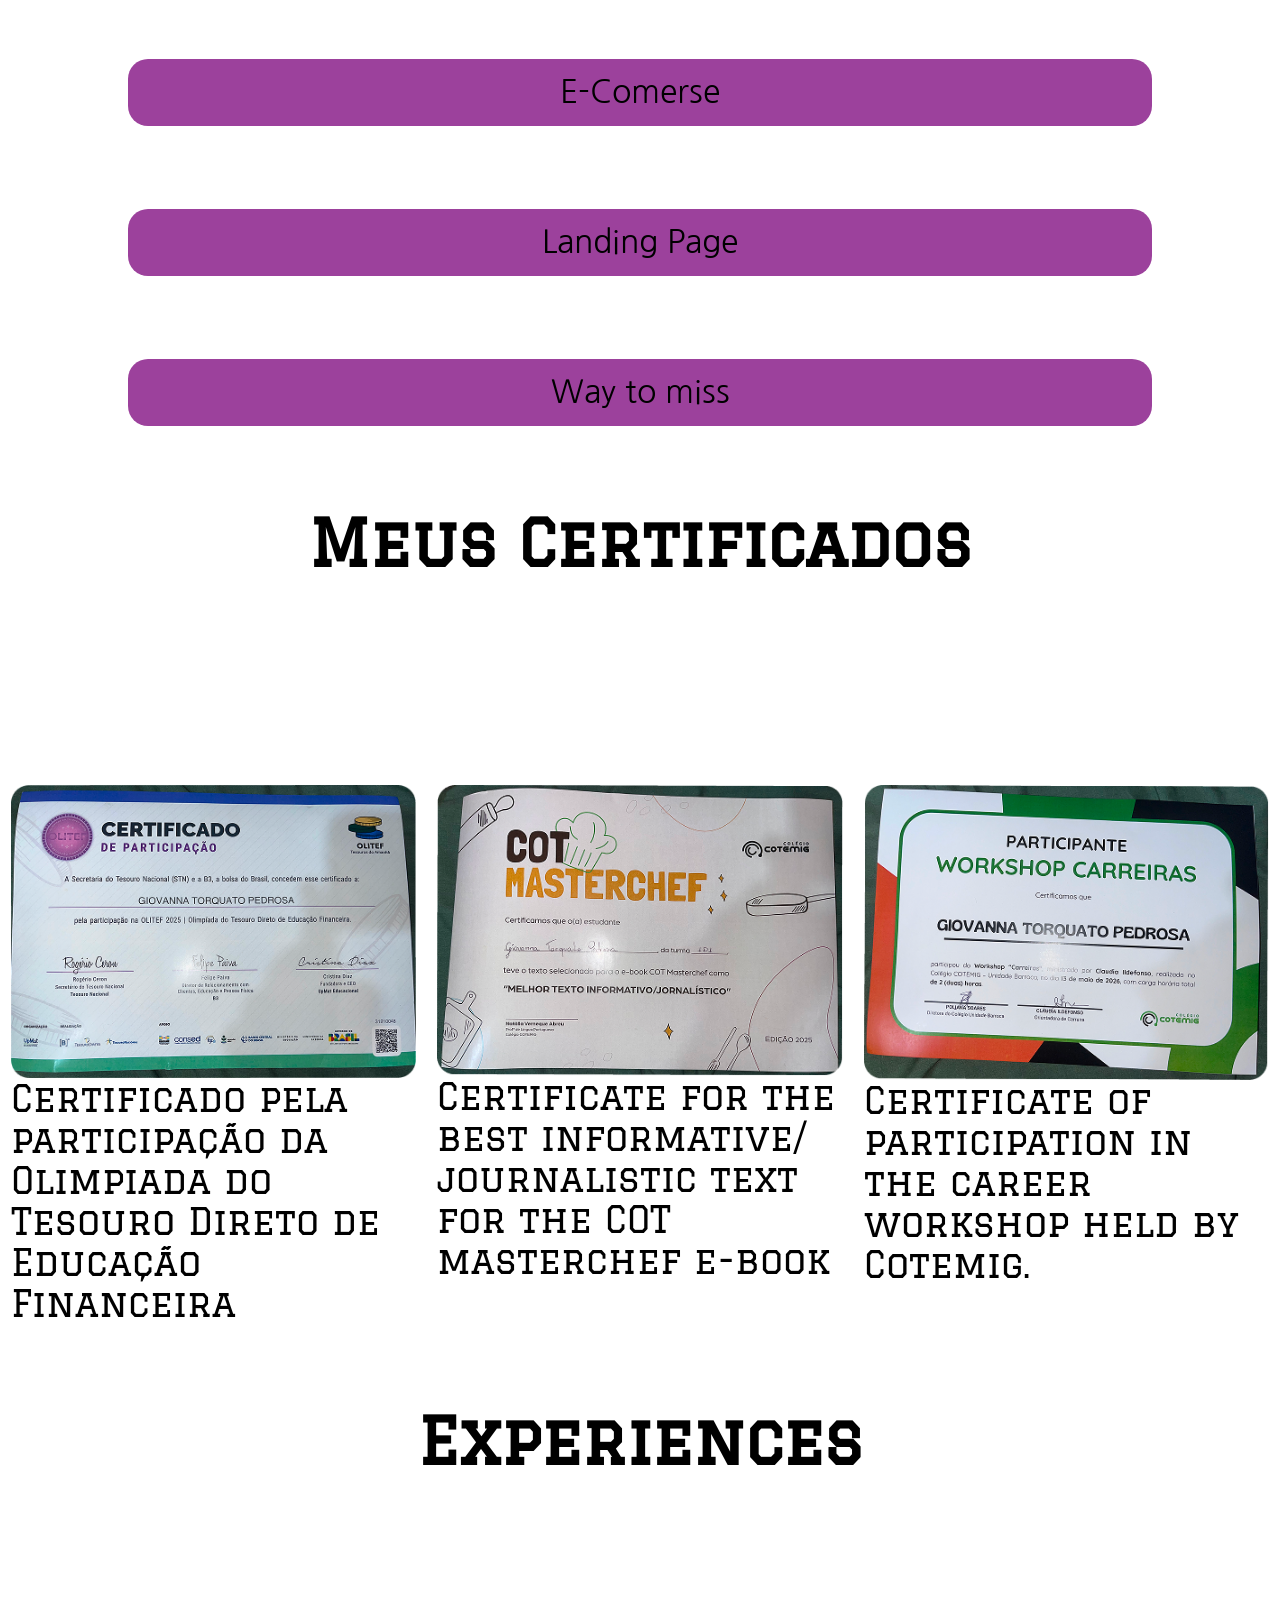
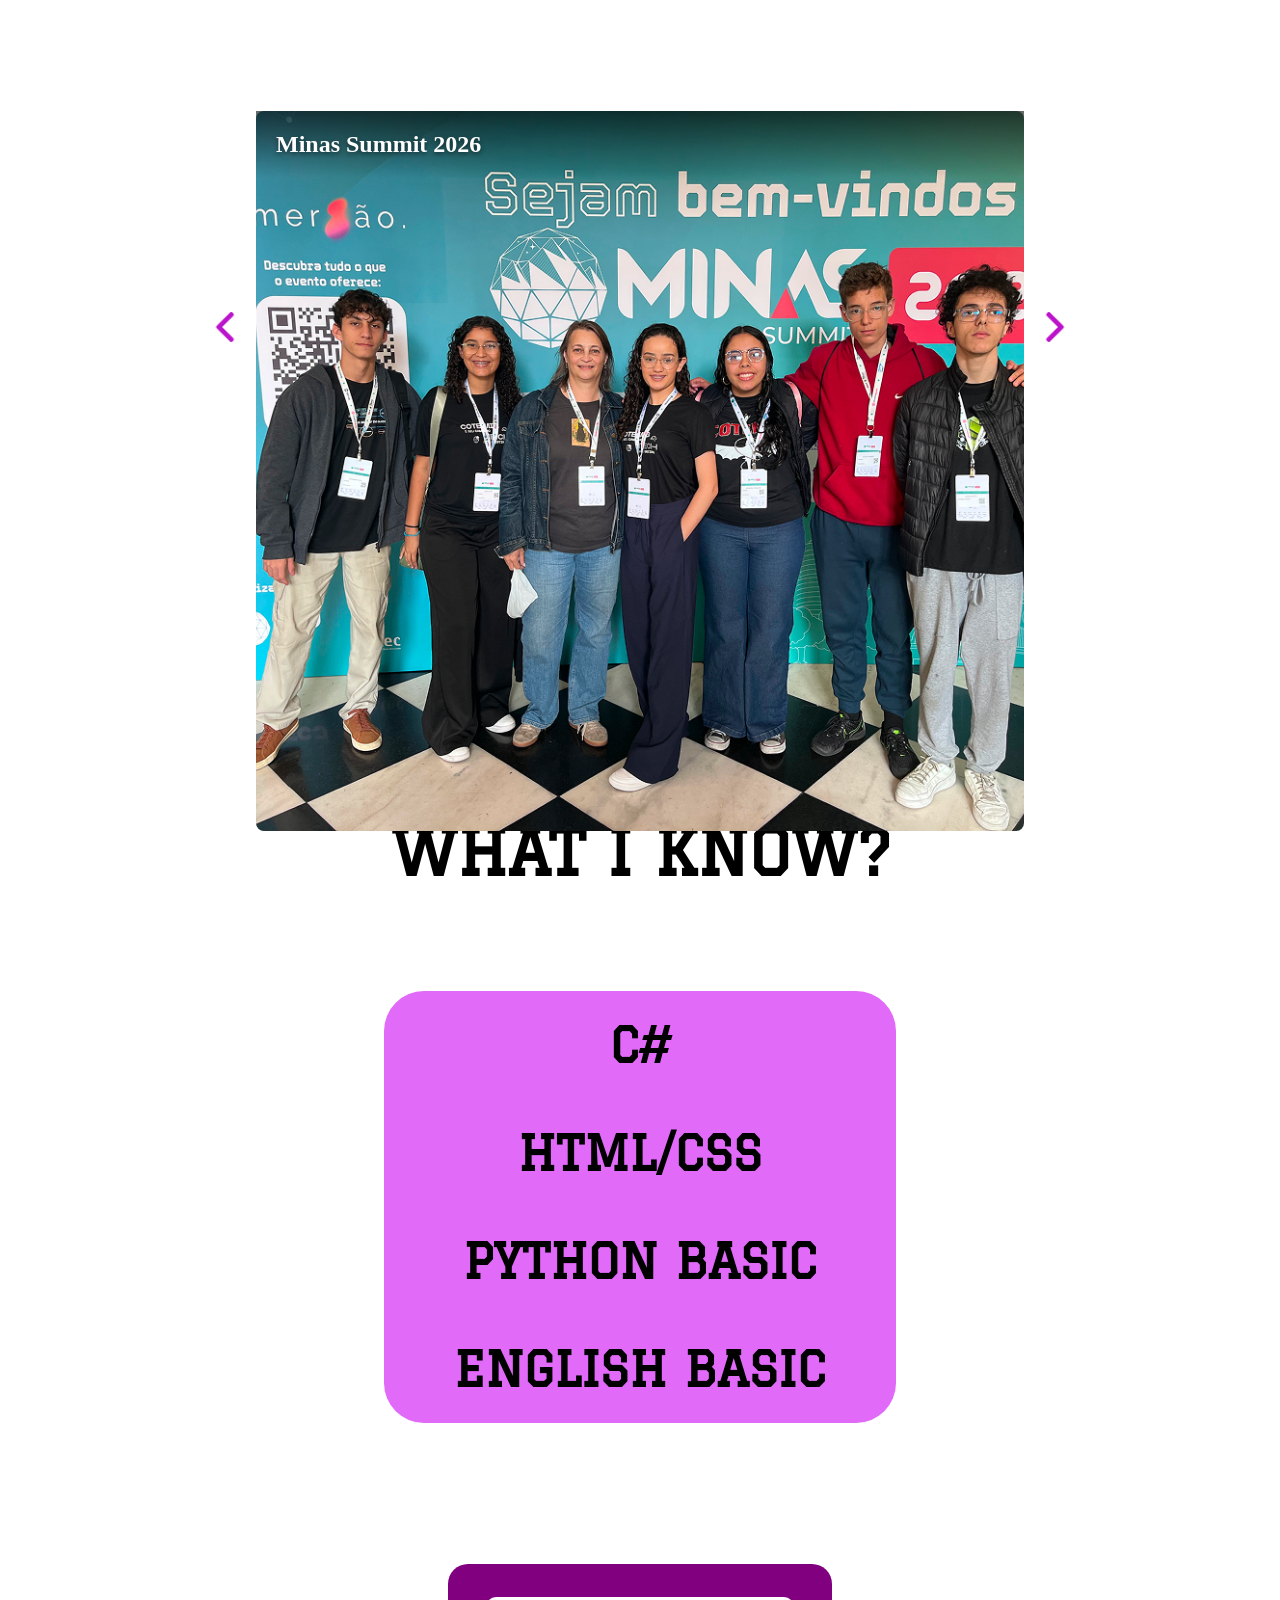
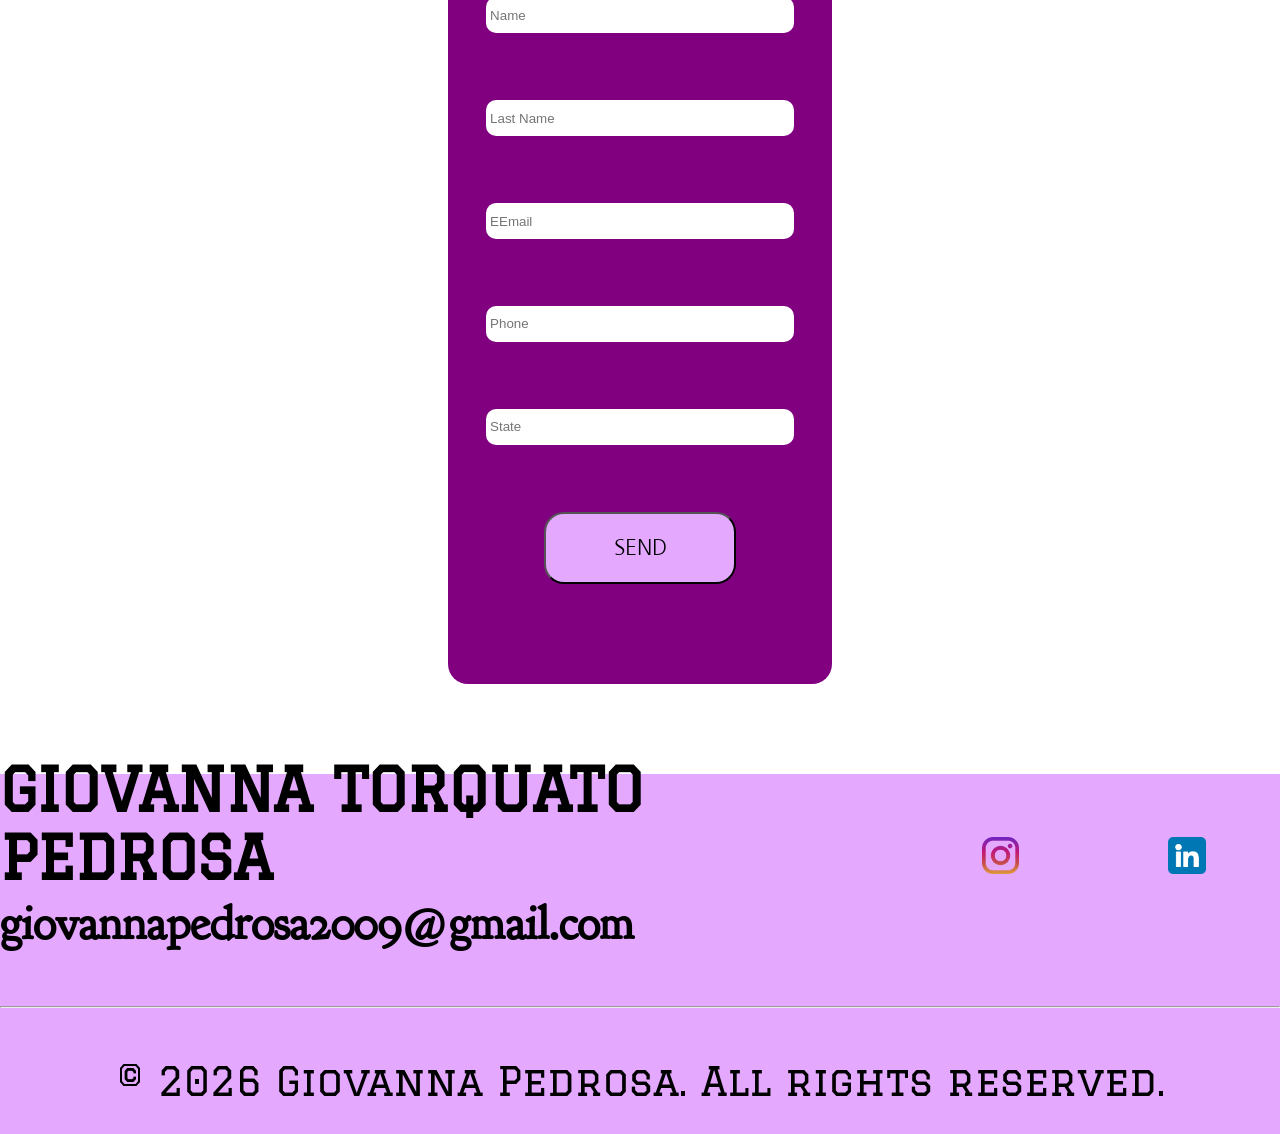
==== commit 5196721f: "Fix HTML structure and formatting issues" ====
--- a/index.html
+++ b/index.html
@@ -36,24 +36,27 @@
                 <a href="#skils">SKILLS</a>
                 <a href="#secao-contato">PROJETOS</a>
                 <a href="#Conhecimento">CONHECIMENTOS</a>
-                </div>
+            </div>
         </div><a href="english.html" class="imgs"><img src="traducao.png" alt="English"></a>
-            
+
     </header>
 
     <section class="conteudo">
         <p class="phrase">"Não importa o quão devagar você vá, desde que não pare." — Confúcio</p>
-         <img src="eu.png" class="eu"><div class="conteudo1">
+
+
+        <div class="conteudo1">
+
             <div class="display">
                 <h1>Quem eu sou afinal?</h1>
                 <p>Sou estudante do Colégio Cotemig Barroca, cursando o segundo ano do ensino médio. Sou uma pessoa
-                    prestativa e tenho grande interesse em aprender coisas novas sempre que surge a oportunidade. Gosto
-                    de ler, escrever e me aprofundar em assuntos que me fascinam, e tenho facilidade e afinidade com a
+                    prestativa e tenho grande interesse em aprender coisas novas sempre que surge a oportunidade.
+                    Gosto
+                    de ler, escrever e me aprofundar em assuntos que me fascinam, e tenho facilidade e afinidade com
+                    a
                     língua portuguesa.Gosto de um bom debate e por minhas opiniões na mesa.</p>
             </div>
-
-
-           
+            <img src="eu.png" class="eu">
 
         </div>
     </section>
@@ -172,8 +175,7 @@
             <input type="text" name="" placeholder=" Name">
             <input type="text" name="" placeholder=" Last Name">
             <input type="text" name="" placeholder=" EEmail" id="email" onblur="validar_email()">
-            <input type="text" name="" placeholder=" Phone" id="telefone" oninput="mascara_telefone()"
-                maxlength="15">
+            <input type="text" name="" placeholder=" Phone" id="telefone" oninput="mascara_telefone()" maxlength="15">
             <input type="text" name="" placeholder=" State">
             <button id="ENVIAR">
                 <p>SEND</p>
@@ -198,4 +200,4 @@
     </footer>
 </body>
 
-</html>+</html>
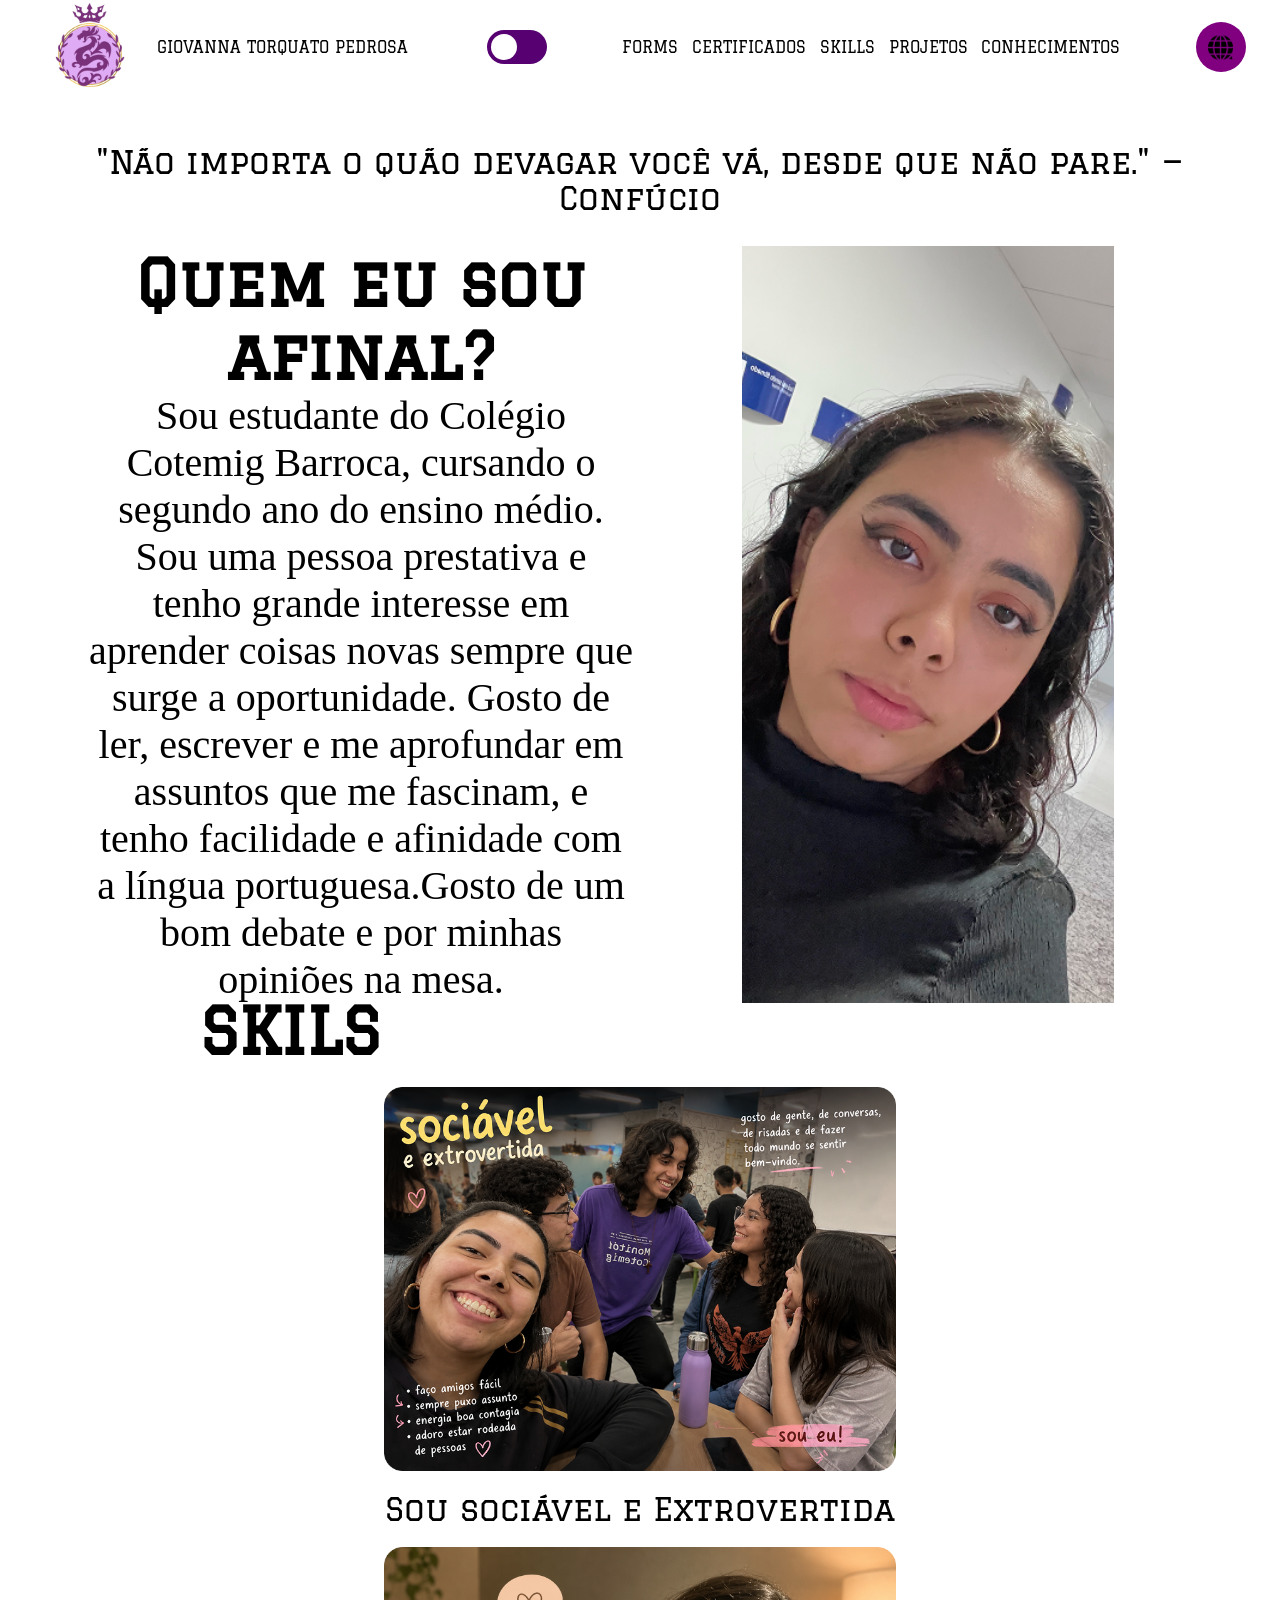
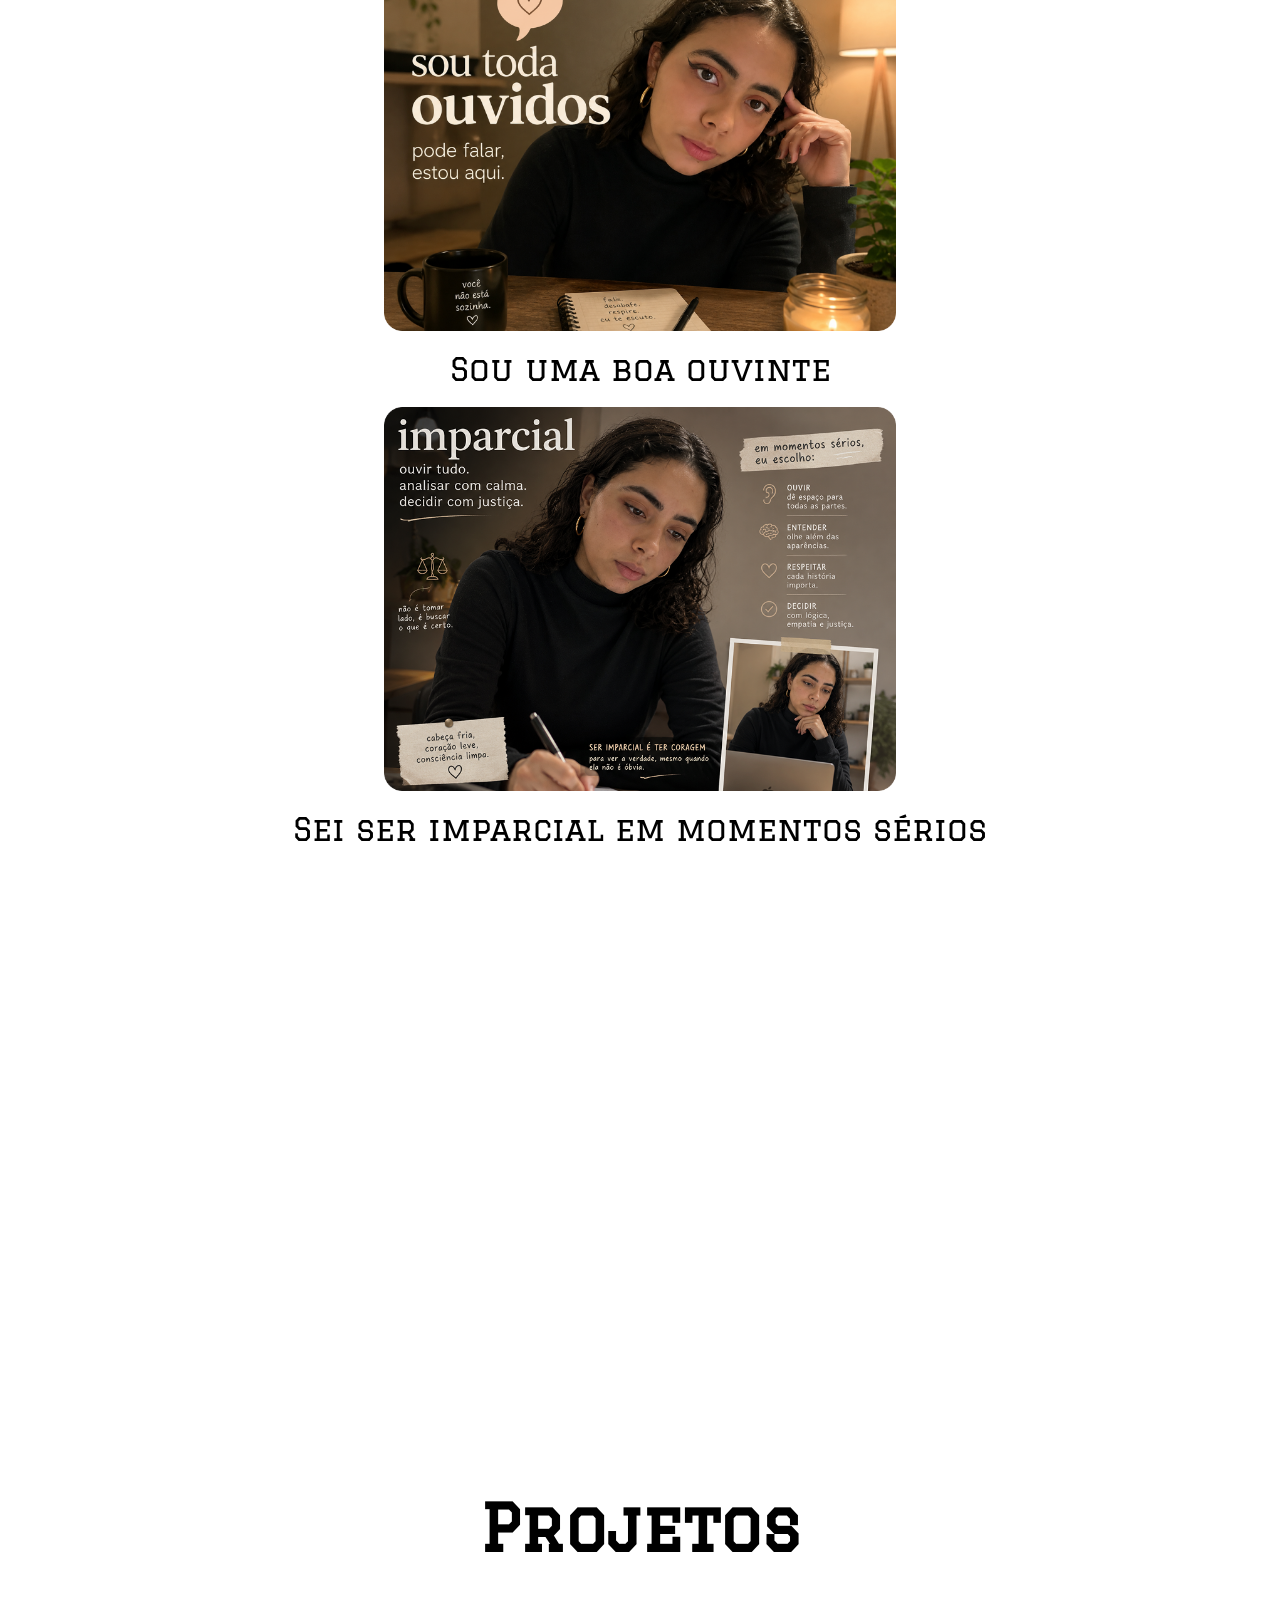
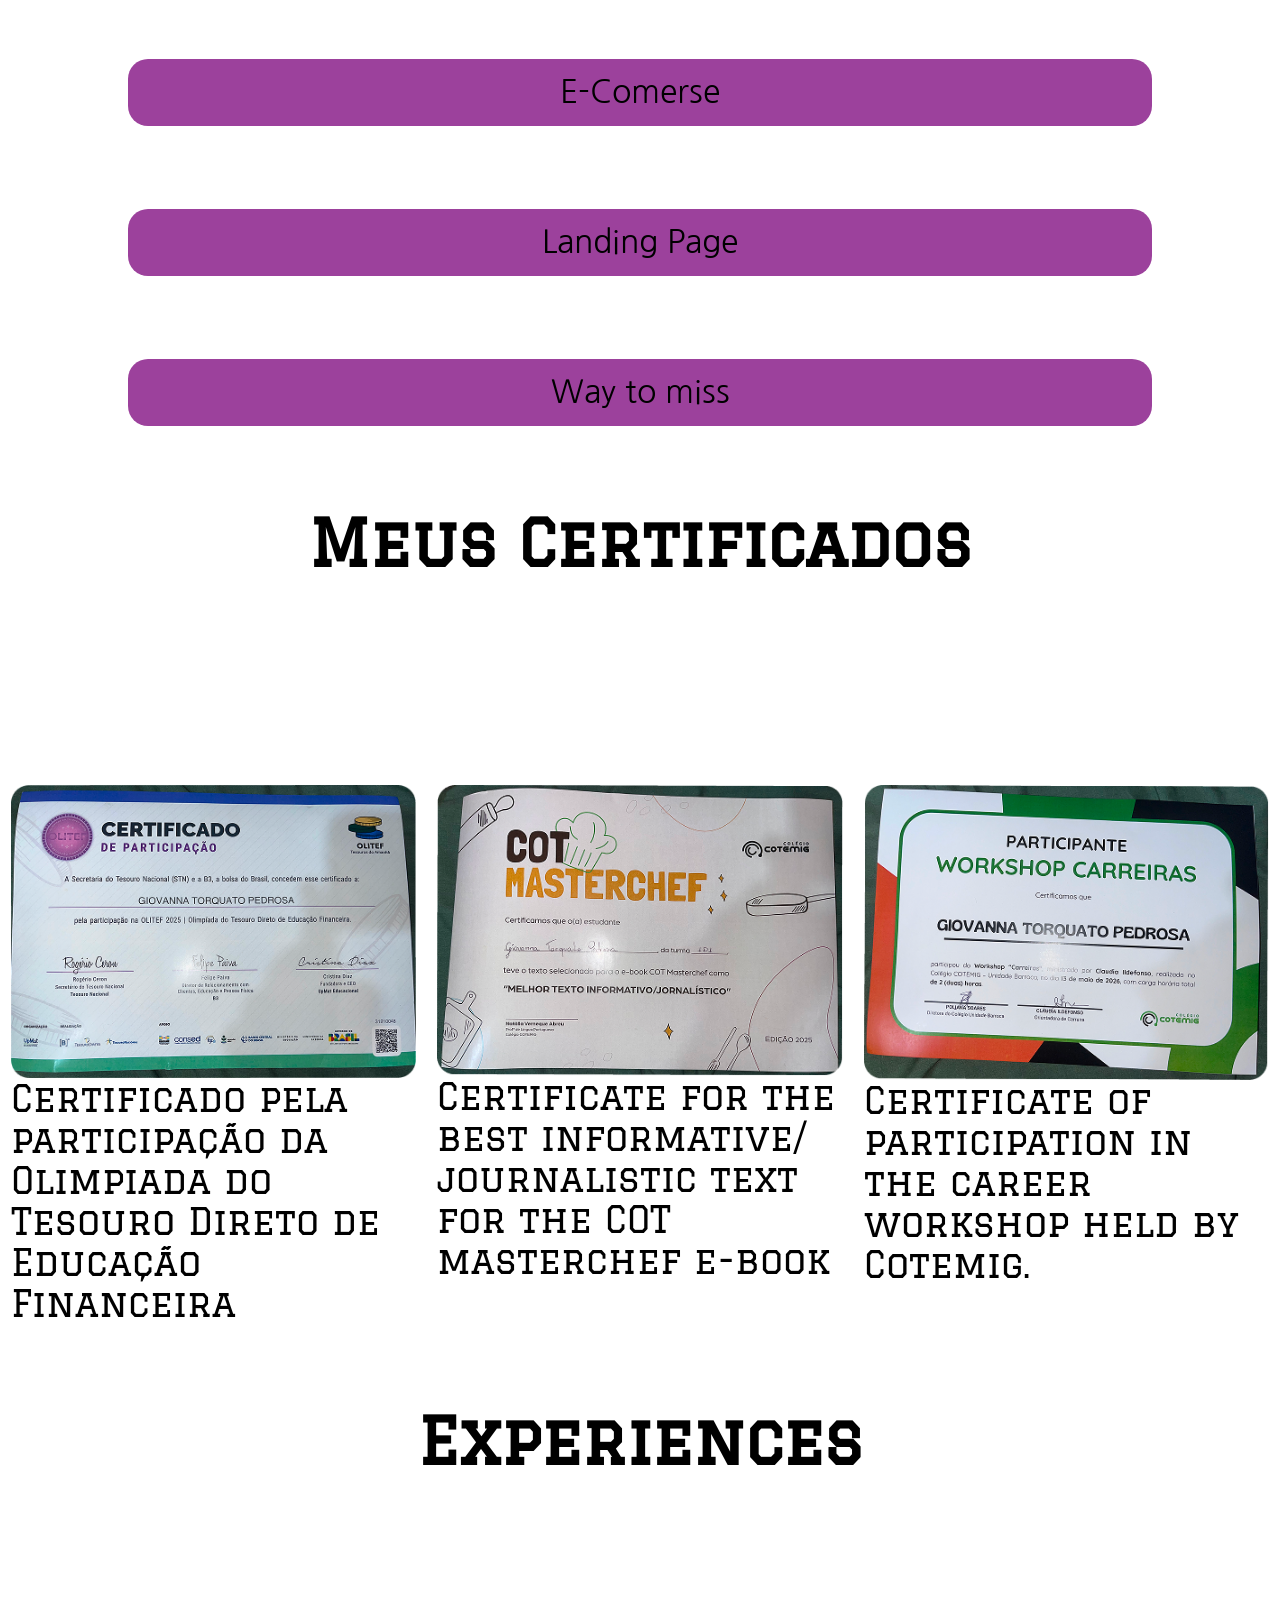
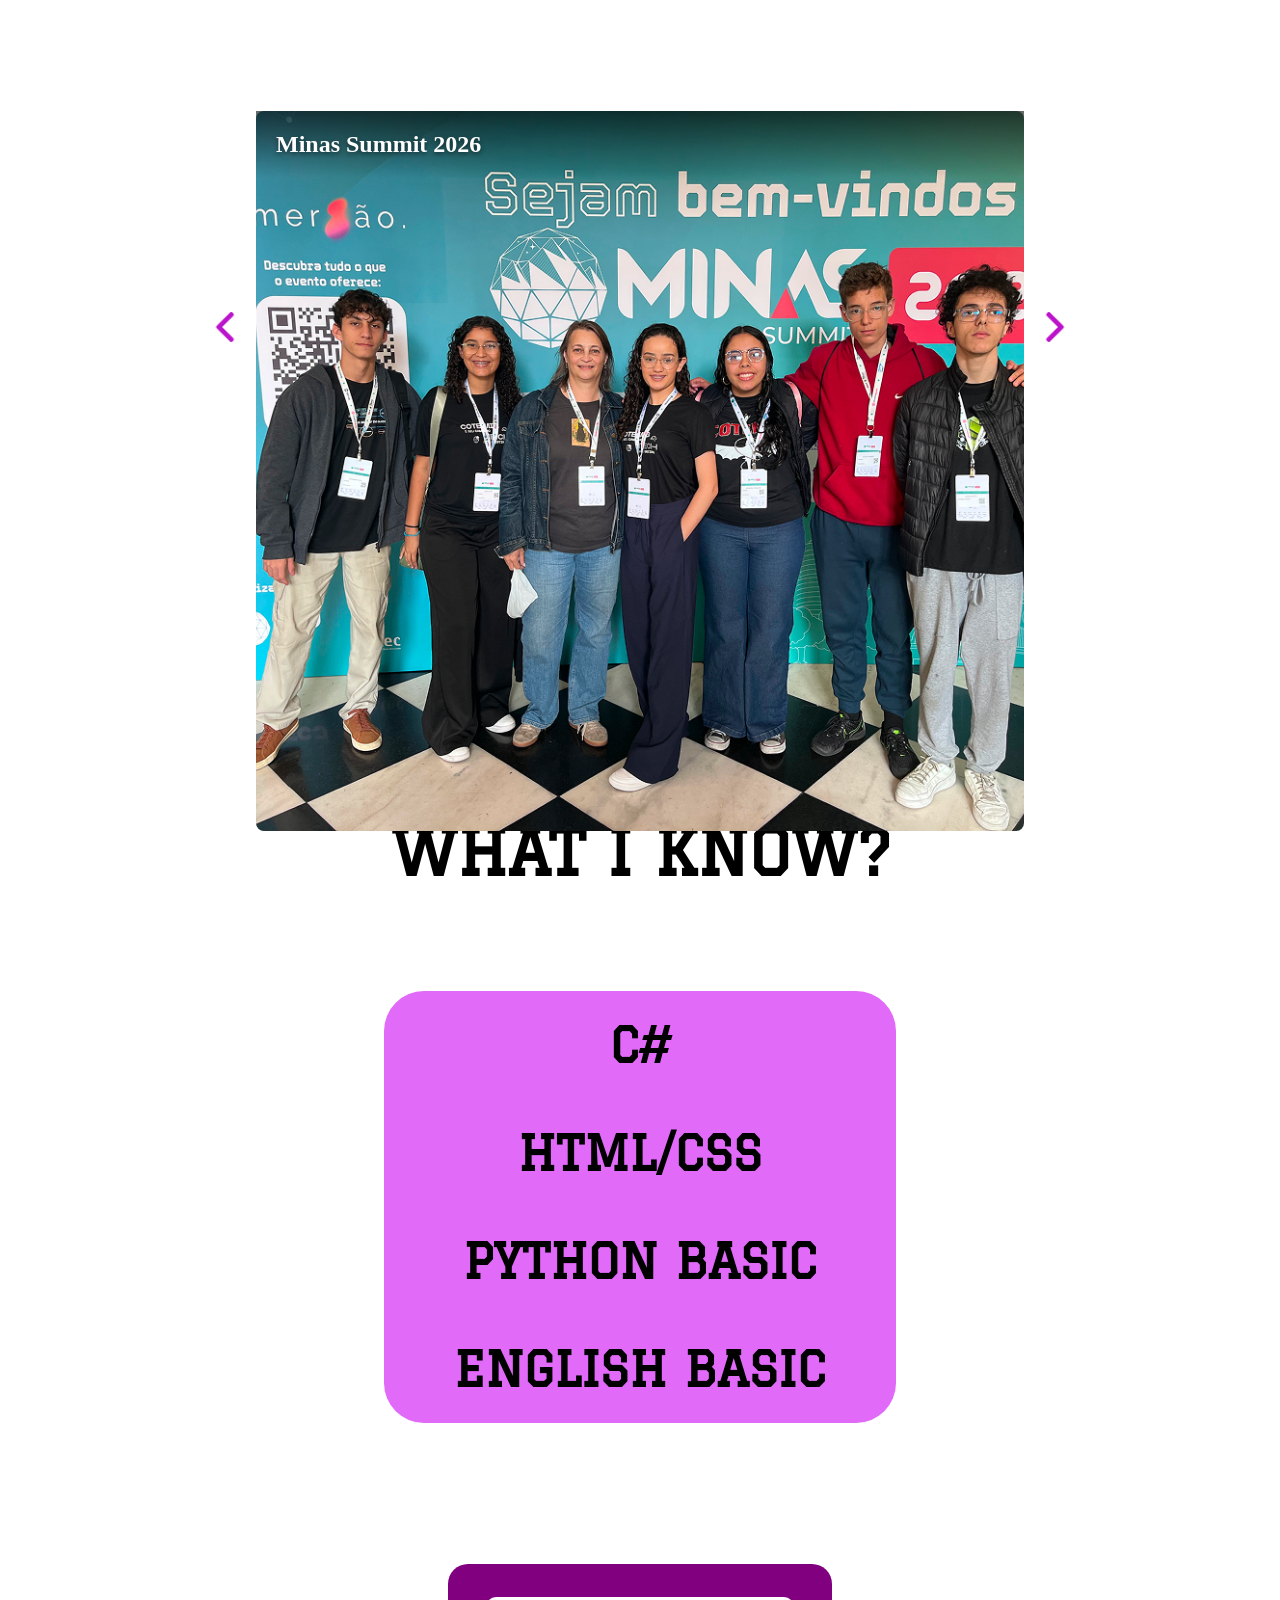
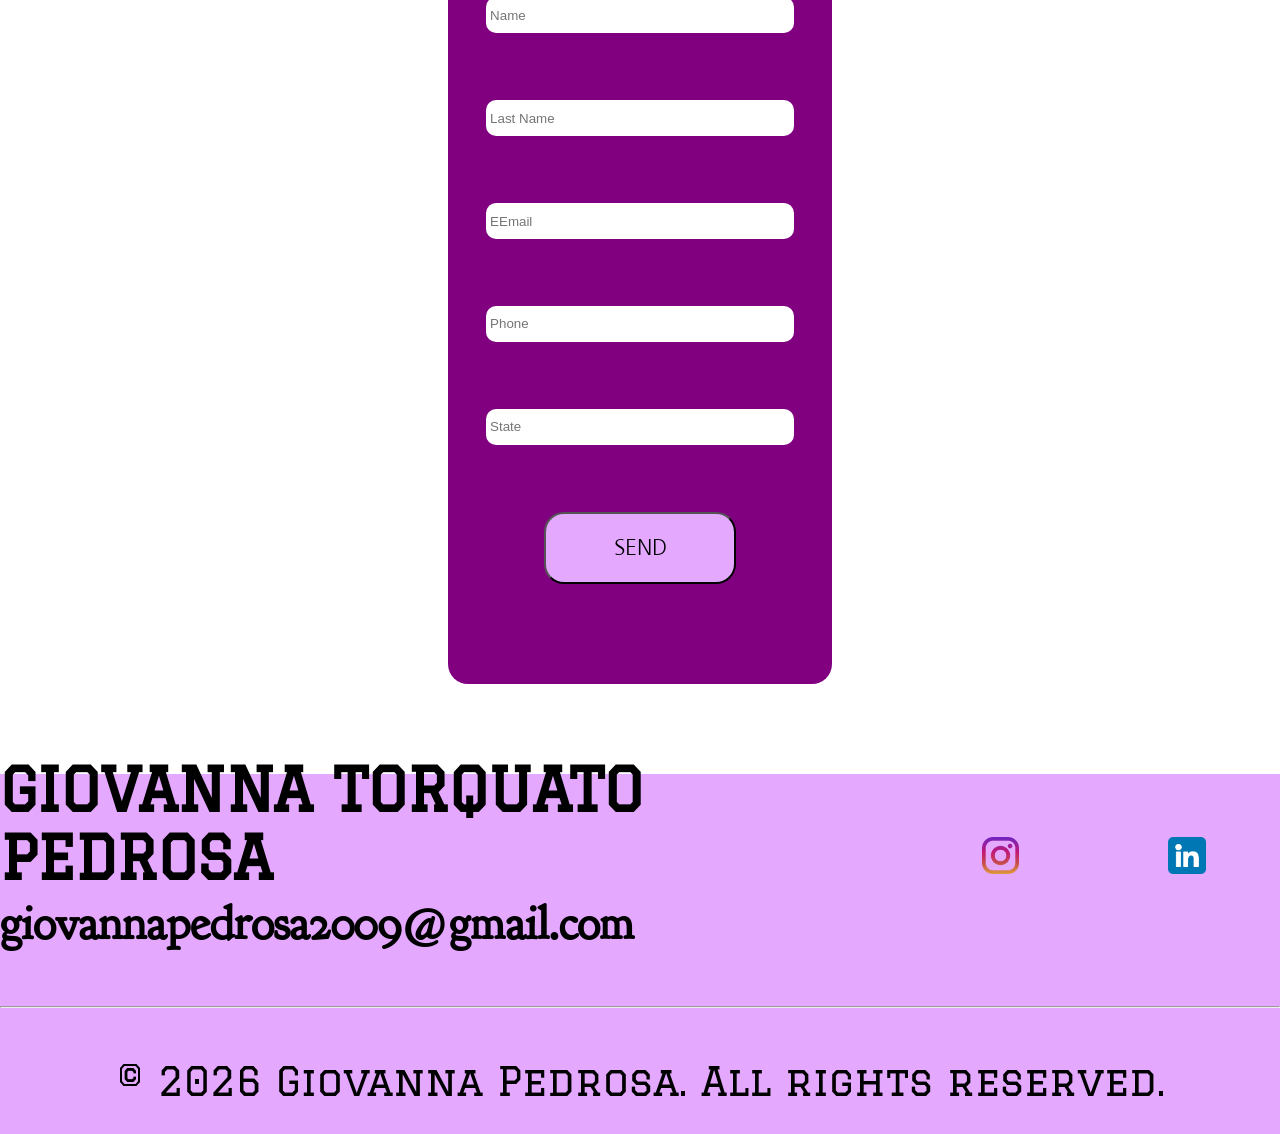
==== commit d1d752ad: "Update index.html" ====
--- a/index.html
+++ b/index.html
@@ -191,8 +191,8 @@
                 <h2>giovannapedrosa2009@gmail.com</h2>
             </div>
             <div class="redes">
-                <a href=""><img class="insta" src="instagram(1).png" alt=""></a>
-                <a href=""><img class="link" src="linkedin.png" alt=""></a>
+                <a href="https://www.instagram.com/giovanna_tor4?utm_source=ig_web_button_share_sheet&vrfl=ZDNlZDc0MzIxNw==" target="_blank" rel="noopener noreferrer"><img class="insta" src="instagram(1).png" alt=""></a>
+                <a href="https://www.linkedin.com/in/giovanna-pedrosa-13941139a/" target="_blank" rel="noopener noreferrer"><img class="link" src="linkedin.png" alt=""></a>
             </div>
         </div>
         <hr>
--- a/style.css
+++ b/style.css
@@ -149,9 +149,9 @@
 }
 
 .conteudo1 {
-    display: flex;
-    justify-content: space-around;
-    align-items: center;
+    width: 100%;
+    gap: 40px;
+    display: flex;
     font-family: "Graduate", serif;
 }
 
@@ -162,7 +162,9 @@
     justify-content: space-around;
 
 }
-
+.affs {
+    display:flex;
+}
 .conteudo1 p {
     width: 80%;
     font-size: 40px;
@@ -181,6 +183,8 @@
 .eu {
     width: 100%;
     height: 70vh;
+    max-height: 80vh;
+    object-fit: cover;
     margin-right: 50px;
 }
 
@@ -500,6 +504,18 @@
     z-index: 1;
 }
 
+
+.display {
+    width: 55%;
+}
+
+.eu {
+    width: 30%;
+    height: auto;
+    max-height: 100vh;
+    object-fit: cover;
+    margin-right: 0;
+}
 #volta,
 #ir {
     width: 30px;
@@ -682,20 +698,22 @@
         padding: 20px;
         font-family: "Graduate", serif;
         width: 100%;
-        height: 120vh;
+        height: 150vh;
     }
 
     .conteudo1 {
+        align-items: center;
+        justify-content: center;
+        flex-direction: column-reverse;
+        font-family: "Graduate", serif;
+    }
+
+    .display {
+        display: flex;
         flex-direction: column;
-        font-family: "Graduate", serif;
-    }
-
-    .display {
-        display: flex;
-        flex-direction: column;
         align-items: center;
         justify-content: space-around;
-
+        width: 100%;
     }
 
     .conteudo1 p {
@@ -714,10 +732,11 @@
     }
 
     .eu {
-        width: 50%;
+        width: 80%;
         height: 50vh;
         margin-right: 0px;
         margin: 10px;
+        border-radius: 20px;
     }
 
     .phrase {
@@ -783,7 +802,7 @@
     }
 
     .flex img {
-        width: 40%;
+        width: 50%;
         height: 50%;
         object-fit: cover;
         margin: 20px;
@@ -791,7 +810,10 @@
 
     .sec2 {
         width: 100%;
-        height: 130vh;
+        height: 100vh;
+        display: flex;
+        flex-direction: column;
+        align-items: center;
     }
 
     .flex p {
@@ -916,7 +938,7 @@
 
     .sec4 h1 {
         font-family: "Graduate", serif;
-        font-size: 44px;
+        font-size: 37px;
         margin-top: 10px;
         color: var(--preto);
     }
@@ -1159,4 +1181,4 @@
     font-family: "Goudy Bookletter 1911", sans-serif;
     font-size: 18px;
 }
-}+}
